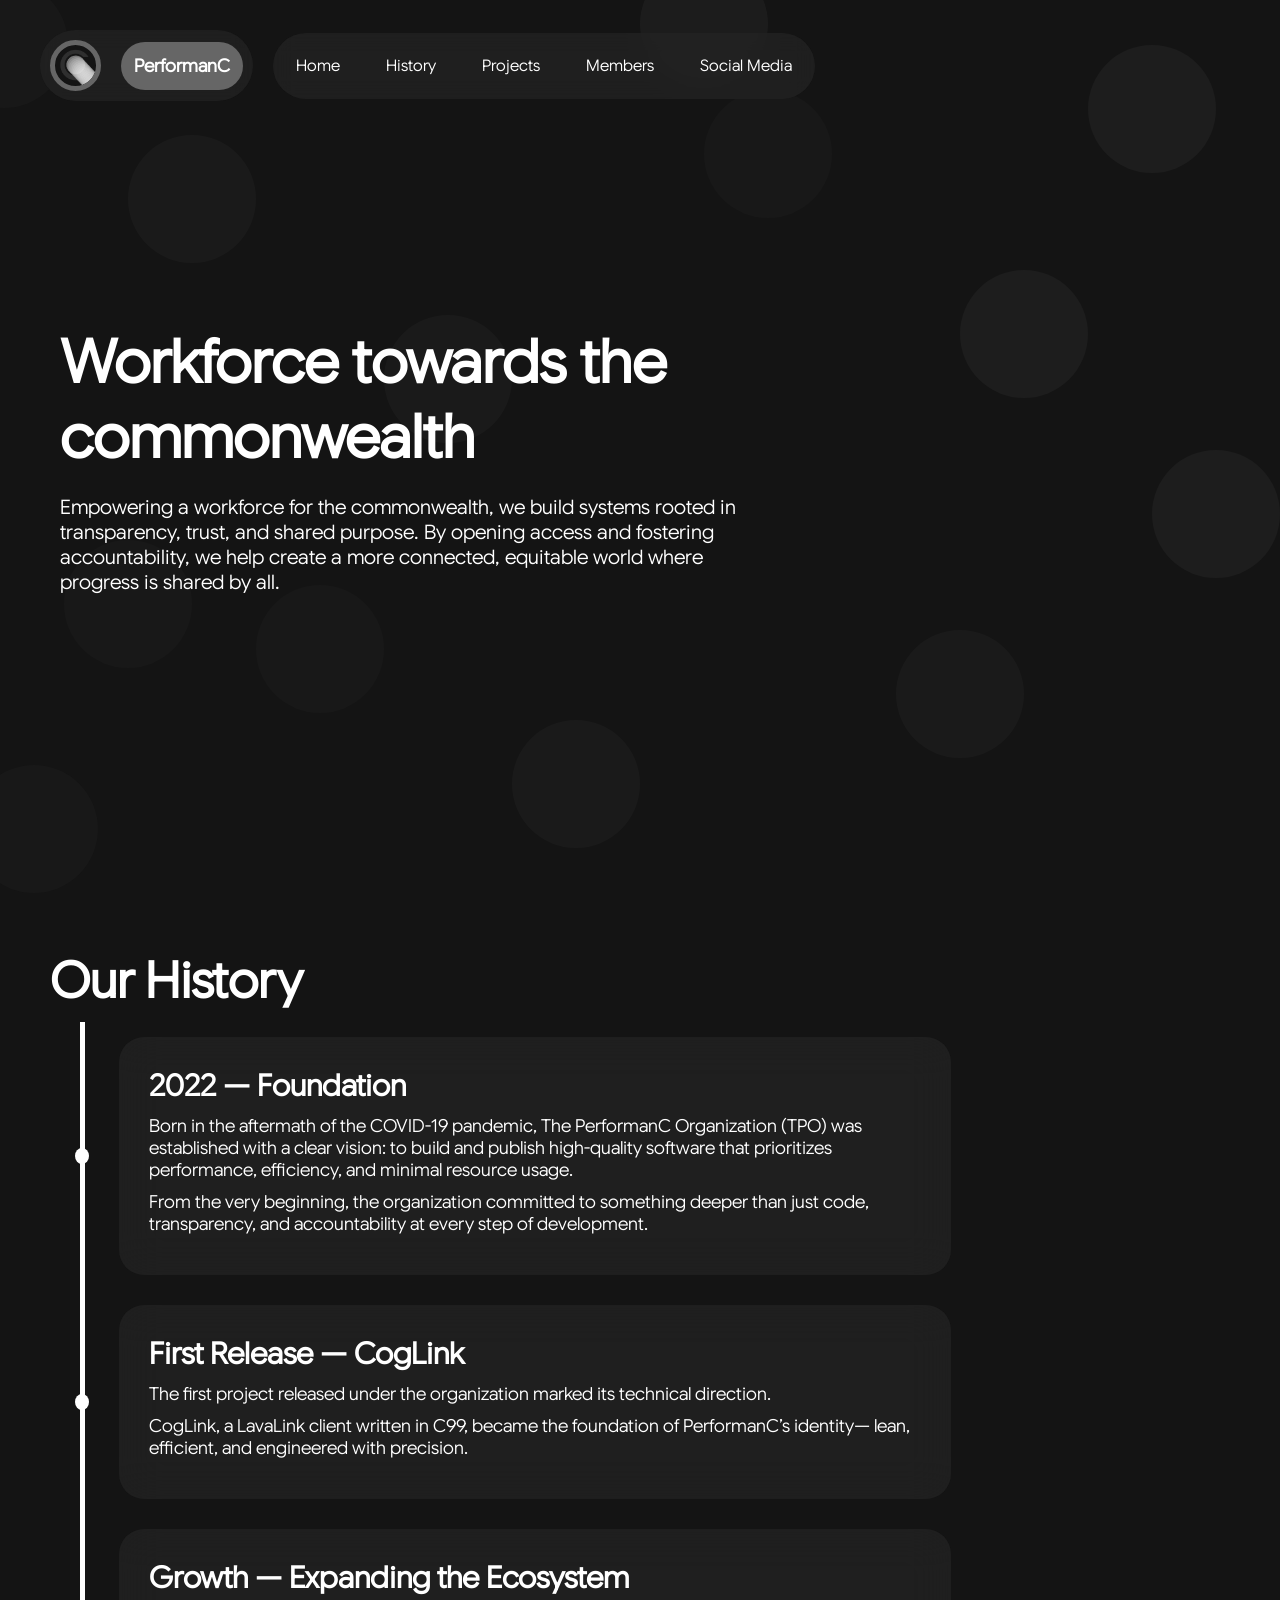
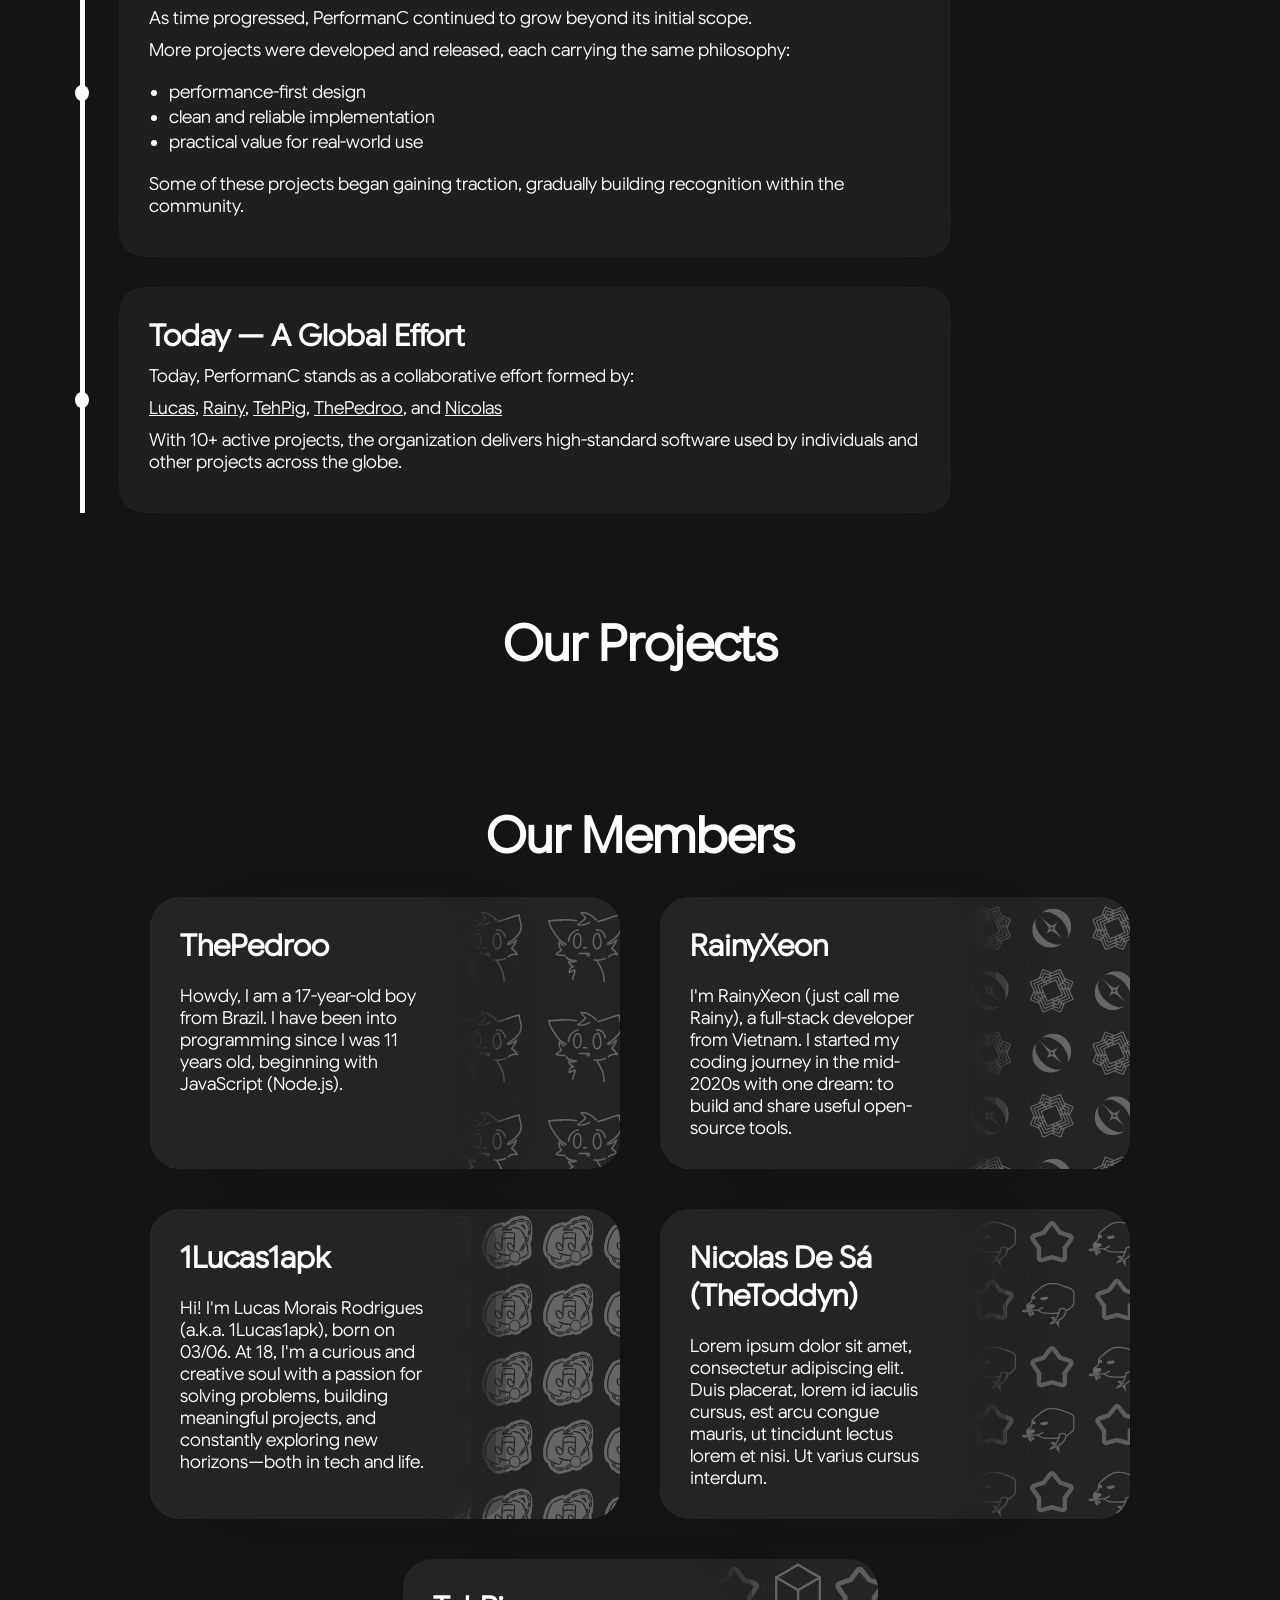
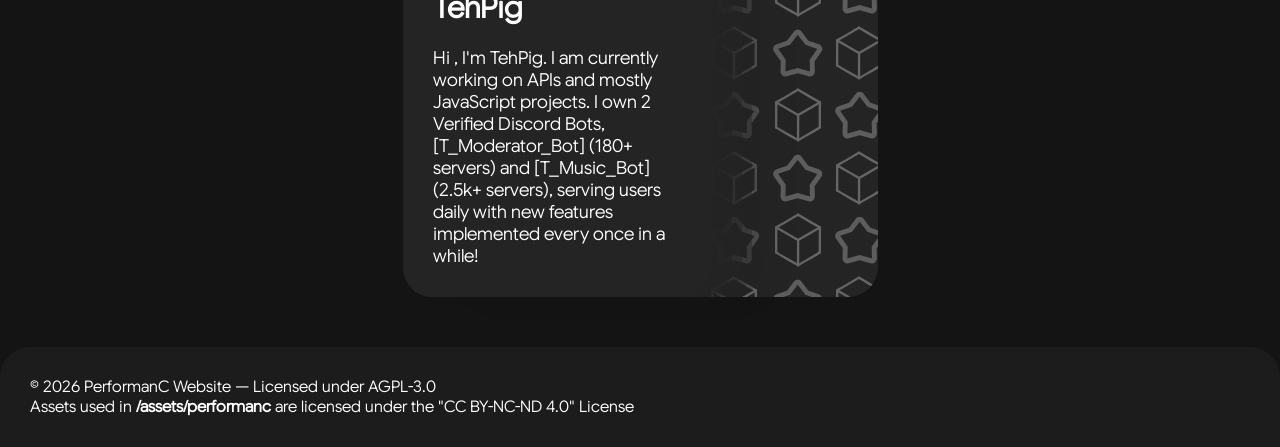
==== index.html @ c66456b0 "add: projects section, improve: members handling and code" ====
<!DOCTYPE html>
<html lang="en">
  <head>
    <!-- INFO: Metadata -->
    <meta charset="UTF-8">
    <meta name="viewport" content="width=device-width, initial-scale=1.0">
    <title>PerformanC</title>
    <meta name="description" content="Working for the best of the future">
    <meta name="robots" content="index, follow">
    <meta http-equiv="content-language" content="en">
    <meta name="author" content="PerformanC">
    <!-- INFO: Open Graph Metadata -->
    <meta property="og:title" content="PerfomanC">
    <meta property="og:description" content="Working for the best of the future">
    <meta property="og:image" content="https://performanc.org/assets/performanc/logo.png">
    <meta property="og:url" content="https://performanc.org/">
    <meta property="og:type" content="website">
    <!-- INFO: Twitter Card Metadata -->
    <meta name="twitter:title" content="PerfomanC">
    <meta name="twitter:description" content="Working for the best of the future">
    <meta name="twitter:image" content="https://performanc.org/assets/performanc/logo.png">
    <!--INFO: Links -->
    <link rel="icon" type="image/png" href="/assets/performanc/favicon.png">
    <link rel="canonical" href="https://performanc.org/">
    <link rel="stylesheet" href="/global/css/gui-toolkit.css" />
    <link rel="stylesheet" href="/index.css" />
    <!-- INFO: Scripts -->
    <script type="module" src="/js/preloader.js"></script>
    <script type="module" src="/js/members.js"></script>
    <script type="module" src="/js/projects.js"></script>
  </head>
  <body>
    <background>
      <background-circle class="circle-1 depth-far"></background-circle>
      <background-circle class="circle-2 depth-mid"></background-circle>
      <background-circle class="circle-3 depth-near"></background-circle>
      <background-circle class="circle-4 depth-far"></background-circle>
      <background-circle class="circle-5 depth-mid"></background-circle>
      <background-circle class="circle-6 depth-near"></background-circle>
      <background-circle class="circle-7 depth-far"></background-circle>
      <background-circle class="circle-8 depth-mid"></background-circle>
      <background-circle class="circle-9 depth-near"></background-circle>
      <background-circle class="circle-10 depth-far"></background-circle>
      <background-circle class="circle-11 depth-mid"></background-circle>
      <background-circle class="circle-12 depth-near"></background-circle>
      <background-circle class="circle-13 depth-far"></background-circle>
    </background>

    <div id="menu">
      <menu-modal>
        <a alt="home" class="menu-modal-item mmi-can-close" href="#">Home</a>
        <a alt="history" class="menu-modal-item mmi-can-close" href="#history">History</a>
        <a alt="projects" class="menu-modal-item mmi-can-close" href="#projects">Projects</a>
        <a alt="member" class="menu-modal-item mmi-can-close" href="#members">Member</a>
        <a alt="social_media" class="menu-modal-item mmi-can-close" href="#social_media">Social Media</a>
        <a alt="close" class="menu-modal-item mmi-can-close" id="menu-close-button">Close</a>
      </menu-modal>
    </div>

    <nav-constructor>
      <nav id="nav-brand">
        <a alt="home" href="#"><nav-item class="icon"></nav-item></a>
        <a alt="home" href="#"><nav-item id="nav-brand-name">PerformanC</nav-item></a>
        <nav-item id="nav-menu-button" logo-checked>
          <menu-icon></menu-icon>
        </nav-item>
      </nav>
      <nav id="nav-button">
        <a alt="home" href="#">Home</a>
        <a alt="history" href="#history">History</a>
        <a alt="projects" href="#projects">Projects</a>
        <a alt="members" href="#members">Members</a>
        <a alt="social_media" href="#social_media">Social Media</a>
      </nav>
    </nav-constructor>

    <div id="home">
      <hero-section>
        <hero-content>
          <h1 class="hero-header">Workforce towards the commonwealth</h1>
          <p style="font-size: 20px;">
            Empowering a workforce for the commonwealth, 
            we build systems rooted in transparency, trust, and shared purpose. 
            By opening access and fostering accountability, 
            we help create a more connected, equitable world where progress is shared by all.
          </p>
        </hero-content>
      </hero-section>
    </div>

    <div id="history">
      <h2 class="hero-header" type="history">Our History</h2>
      <timeline>
        <timeline-section style="margin-top: 15px;">
          <timeline-dot></timeline-dot>
          <timeline-block>
            <timeline-block-header>2022 — Foundation</timeline-block-header>
            <timeline-block-desc>
              Born in the aftermath of the COVID-19 pandemic, The PerformanC Organization (TPO) was established with a clear vision:
              to build and publish high-quality software that prioritizes performance, efficiency, and minimal resource usage.
            </timeline-block-desc>
            <timeline-block-desc>
              From the very beginning, the organization committed to something deeper than just code, 
              transparency, and accountability at every step of development.
            </timeline-block-desc>
          </timeline-block>
        </timeline-section>
        <timeline-section>
          <timeline-dot></timeline-dot>
          <timeline-block>
            <timeline-block-header>First Release — CogLink</timeline-block-header>
            <timeline-block-desc>The first project released under the organization marked its technical direction.</timeline-block-desc>
            <timeline-block-desc>
              CogLink, a LavaLink client written in C99, became the foundation of PerformanC’s identity—
              lean, efficient, and engineered with precision.
            </timeline-block-desc>
          </timeline-block>
        </timeline-section>
        <timeline-section>
          <timeline-dot></timeline-dot>
          <timeline-block>
            <timeline-block-header>Growth — Expanding the Ecosystem</timeline-block-header>
            <timeline-block-desc>As time progressed, PerformanC continued to grow beyond its initial scope.</timeline-block-desc>
            <timeline-block-desc>More projects were developed and released, each carrying the same philosophy:</timeline-block-desc>
            <timeline-block-desc>
              <ul>
                <li>performance-first design</li>
                <li>clean and reliable implementation</li>
                <li>practical value for real-world use</li>
              </ul>
            </timeline-block-desc>
            <timeline-block-desc>
              Some of these projects began gaining traction, gradually building recognition within the community.
            </timeline-block-desc>
          </timeline-block>
        </timeline-section>
        <timeline-section style="margin-bottom: 0;">
          <timeline-dot></timeline-dot>
          <timeline-block>
            <timeline-block-header>Today — A Global Effort</timeline-block-header>
            <timeline-block-desc>Today, PerformanC stands as a collaborative effort formed by:</timeline-block-desc>
            <timeline-block-desc>
              <a alt="lucas_link" href="https://github.com/1Lucas1apk" target="_blank">Lucas</a>, 
              <a alt="rainy_link" href="https://deeplunaria.pages.dev/rainyxeon/" target="_blank">Rainy</a>, 
              <a alt="tehpig_link" href="https://github.com/TehPig" target="_blank">TehPig</a>, 
              <a alt="pedro_link" href="https://github.com/ThePedroo" target="_blank">ThePedroo</a>, and 
              <a alt="nicolas_link" href="https://github.com/TheToddyn" target="_blank">Nicolas</a>
            </timeline-block-desc>
            <timeline-block-desc>
              With 10+ active projects, the organization delivers high-standard 
              software used by individuals and other projects across the globe.
            </timeline-block-desc>
          </timeline-block>
        </timeline-section>
      </timeline>
    </div>

    <div id="projects">
      <h2 class="hero-header" type="projects">Our Projects</h2>
      <projects-list id="projects-list">
        <!-- INFO: data will dynamically load here -->
      </projects-list>
    </div>

    <div id="members">
      <h2 class="hero-header" type="members">Our Members</h2>
      <members-list id="members_list">
        <!-- INFO: data will dynamically load here -->
      </members-list>
    </div>

    <footer id="footer">
      <a  alt="license_link" id="copyright_notice" href="/LICENSE" target="_blank"></a>
      <br>
      <a alt="notice_link" href="/assets/NOTICE.md" target="_blank">Assets used in <b>/assets/performanc</b> are licensed under the "CC BY-NC-ND 4.0" License </a>
    </footer>
  </body>
</html>
---- global/css/gui-toolkit.css ----
@import url(/assets/index.css);
@import url(/global/css/mobile-menu.css);
@import url(/global/css/navbar.css);
@import url(/global/css/background.css);
@import url(/global/css/root.css);
---- index.css ----
/* INFO: Home Section */
#home {
  display: block;
  height: 100vh;
  margin-left: 50px;
}

hero-section {
  display: flex;
  align-items: center;
  height: 100%;
}

hero-content {
  width: 55%;
  margin-left: 10px;
}

.hero-header {
  font-size: 60px;
  margin-bottom: 20px;
}

/* INFO: History Section */
#history {
  display: block;
  margin-left: 50px;
  margin-top: 50px;
  margin-bottom: 50px;
  width: 70%;
}

timeline {
  display: flex;
  flex-direction: column;
  border-left: 5px solid var(--font);
  margin-left: 30px;
  margin-bottom: 50px;
  row-gap: 30px;
  width: 100%;
}

timeline-section {
  display: flex;
  align-items: center;
  margin-right: 30px;
  margin-left: -10px;
  column-gap: 30px;
}

timeline-dot {
  display: block;
  width: 16px;
  height: 16px;
  background-color: var(--font);
  border-radius: 50%;
  aspect-ratio: 1/1;
}

timeline-block {
  display: flex;
  flex-direction: column;
  background: var(--dim-blur);
  backdrop-filter: blur(20px);
  padding: 30px;
  border-radius: 25px;
  width: 100%;
}

timeline-block-header {
  font-size: 30px;
  font-weight: bold;
  margin-bottom: 10px;
}

timeline-block-desc {
  font-size: 18px;
  margin-bottom: 10px;
}

timeline-block-desc ul {
  margin-top: 10px;
  margin-bottom: 10px;
  padding-left: 20px;
}

timeline-block-desc li {
  margin-top: 3px;
  margin-bottom: 3px;
}

timeline-block-desc a:link,
timeline-block-desc a:visited,
timeline-block-desc a:hover,
timeline-block-desc a:active {
  text-decoration: underline;
}

.hero-header[type="history"] {
  font-size: 50px;
  margin-bottom: 10px;
}

/* INFO: Projects Section */
#projects {
  display: block;
  margin-top: 100px;
  margin-bottom: 50px;
  margin-left: 150px;
  margin-right: 150px;
}

.hero-header[type="projects"] {
  font-size: 50px;
  margin-bottom: 10px;
  text-align: center;
}

projects-list {
  display: grid;
  margin-top: 30px;
  grid-template-columns: 1fr 1fr;
  column-gap: 40px;
  row-gap: 40px;
}

projects-card {
  display: flex;
  flex-direction: column;
  background: var(--dim-blur);
  backdrop-filter: blur(20px);
  background-repeat: repeat;
  background-position: top;
  border-radius: 30px;
  padding: 35px;
}

projects-card-header {
  font-size: 30px;
  font-weight: bold;
}

projects-card-desc {
  font-size: 18px;
  margin-top: 10px;
}

projects-card-count {
  margin-top: 15px;
  display: flex;
}

projects-card-forks {
  font-size: 18px;
  margin-left: 5px;
}

projects-card-stargazers {
  font-size: 18px;
}

/* INFO: Member Section */
#members {
  display: block;
  margin-top: 100px;
  margin-bottom: 50px;
  margin-left: 150px;
  margin-right: 150px;
}

.hero-header[type="members"] {
  font-size: 50px;
  margin-bottom: 10px;
  text-align: center;
}

members-list {
  display: grid;
  margin-top: 30px;
  grid-template-columns: 1fr 1fr;
  column-gap: 40px;
  row-gap: 40px;
}

members-card {
  display: flex;
  background: var(--dim-no-blur);
  backdrop-filter: blur(20px);
  background-repeat: repeat;
  background-position: top;
  border-radius: 30px;
}

members-card-wrapper {
  display: flex;
  flex-direction: column;
  border-radius: 30px;
  background-color: var(--dim-no-blur);
  flex: 0.6;
  padding: 30px;
  box-shadow: 
    10px 0px 0px 0px rgba(36, 36, 36, 0.7), 
    20px 0px 0px 0px rgba(36, 36, 36, 0.6), 
    30px 0px 0px 0px rgba(36, 36, 36, 0.5), 
    40px 0px 0px 0px rgba(36, 36, 36, 0.4), 
    50px 0px 0px 0px rgba(36, 36, 36, 0.3), 
    60px 0px 50px -23px rgba(36, 36, 36, 0.2);
}

members-card-header {
  font-size: 30px;
  font-weight: bold;
}

members-card-desc {
  font-size: 18px;
  margin-top: 20px;
}

members-card-social-media {
  margin-top: 20px;
  display: flex;
  column-gap: 10px;
}

members-card[type="rainy"] {
  background-size: 125px;
  background-image: 
    linear-gradient(var(--dim-blur), var(--dim-blur)), 
    url(./assets/deeplunaria/logo_partern.svg);
}

members-card[type="pedro"] {
  background-size: 100px;
  background-image: 
    linear-gradient(var(--dim-blur), var(--dim-blur)), 
    url(./assets/deeplunaria/silly_pedro.svg);
}

members-card[type="lucas"] {
  background-size: 61px;
  background-image: 
    linear-gradient(var(--dim-blur), var(--dim-blur)), 
    url(./assets/ecliptia/ecliptia.svg);
}

members-card[type="tehpig"] {
  background-size: 125px;
  background-image: 
    linear-gradient(var(--dim-blur), var(--dim-blur)), 
    url(./assets/deeplunaria/teh_pig_pattern.svg);
}

members-card[type="nicolas"] {
  background-size: 125px;
  background-image: 
    linear-gradient(var(--dim-blur), var(--dim-blur)), 
    url(./assets/deeplunaria/nicolas_pattern.svg);
}

members-card[type="default"] {
  background-size: 60px;
  background-image: 
    linear-gradient(var(--dim-blur), var(--dim-blur)), 
    url(./assets/3rdparty/icons/default_pattern.svg);
}

/* INFO: Footer Section */
footer {
  background-color: var(--dim);
  opacity: 1;
  padding: 30px;
  border-top-left-radius: 30px;
  border-top-right-radius: 30px;
}


/* INFO: No data card */
no-data-card {
  display: flex;
  flex-direction: column;
  background: var(--dim-blur);
  backdrop-filter: blur(20px);
  background-repeat: repeat;
  background-position: top;
  border-radius: 30px;
  padding: 30px;
}

no-data-card-header {
  font-size: 30px;
  font-weight: bold;
}

no-data-card-desc {
  font-size: 18px;
  margin-top: 10px;
}


/* INFO: Responsive code section */
@media (max-width: 1000px) {
  /* INFO: Home Section */
  #home {
    display: block;
    height: 100vh;
    margin-left: 30px;
    margin-right: 30px;
  }

  hero-content {
    width: 100%;
    margin-left: 0px;
    margin-right: 0px;
  }

  .hero-header {
    font-size: 30px;
    margin-bottom: 20px;
  }

  /* INFO: History Section */
  .hero-header[type="history"] {
    font-size: 40px;
    text-align: center;
  }
  
  #history {
    margin-left: 20px;
    margin-top: 50px;
    margin-bottom: 50px;
    width: calc(100% - 20px);
  }

  timeline {
    align-items: center;
    border-left: 0px solid var(--font);
    margin-left: 0px;
  }

  timeline-section {
    flex-direction: column;
    column-gap: 15px;
    margin-left: 10px;
  }

  timeline-dot {
    margin-bottom: 30px;
  }

  timeline-block {
    width: initial;
  }

  timeline-block-header {
    font-size: 25px;
    font-weight: bold;
    margin-bottom: 10px;
  }

  timeline-block-desc {
    font-size: 15px;
    margin-bottom: 10px;
  }

  /* INFO: Projects Section */
  #projects {
    display: block;
    margin-top: 100px;
    margin-bottom: 50px;
    margin-left: 30px;
    margin-right: 30px;
  }

  projects-list {
    grid-template-columns: 1fr;
  }

  /* INFO: Members Section */
  #members {
    display: block;
    margin-top: 100px;
    margin-bottom: 150px;
    margin-left: 30px;
    margin-right: 30px;
  }

  .hero-header[type="members"] {
    font-size: 40px;
  }

  members-list {
    grid-template-columns: 1fr;
  }

  members-card {
    flex-direction: column;
    justify-content: flex-end;
    margin-bottom: 150px;
    height: 100%;
  }

  members-card-wrapper {
    box-shadow: 
      0px -10px 0px 0px rgba(36, 36, 36, 0.7), 
      0px -20px 0px 0px rgba(36, 36, 36, 0.6), 
      0px -30px 0px 0px rgba(36, 36, 36, 0.5), 
      0px -40px 0px 0px rgba(36, 36, 36, 0.4), 
      0px -50px 0px 0px rgba(36, 36, 36, 0.3), 
      0px -60px 50px -23px rgba(36, 36, 36, 0.2);
  }
}

@media (min-width: 1000px) {
  /* INFO: Last odd item */
  members-list > members-card:last-child:nth-child(odd) {
    grid-column: 1 / -1;
    max-width: calc(50% - 15px);
    width: 100%;
    margin: 0 auto;
  }
}

@media (max-width: 400px) {
  projects-card-count {
    flex-direction: column;
    column-gap: 20px;
  }

  projects-card-forks {
    font-size: 18px;
    margin-left: 0px;
    margin-top: 5px;
  }

  projects-card-stargazers {
    font-size: 18px;
  }
}
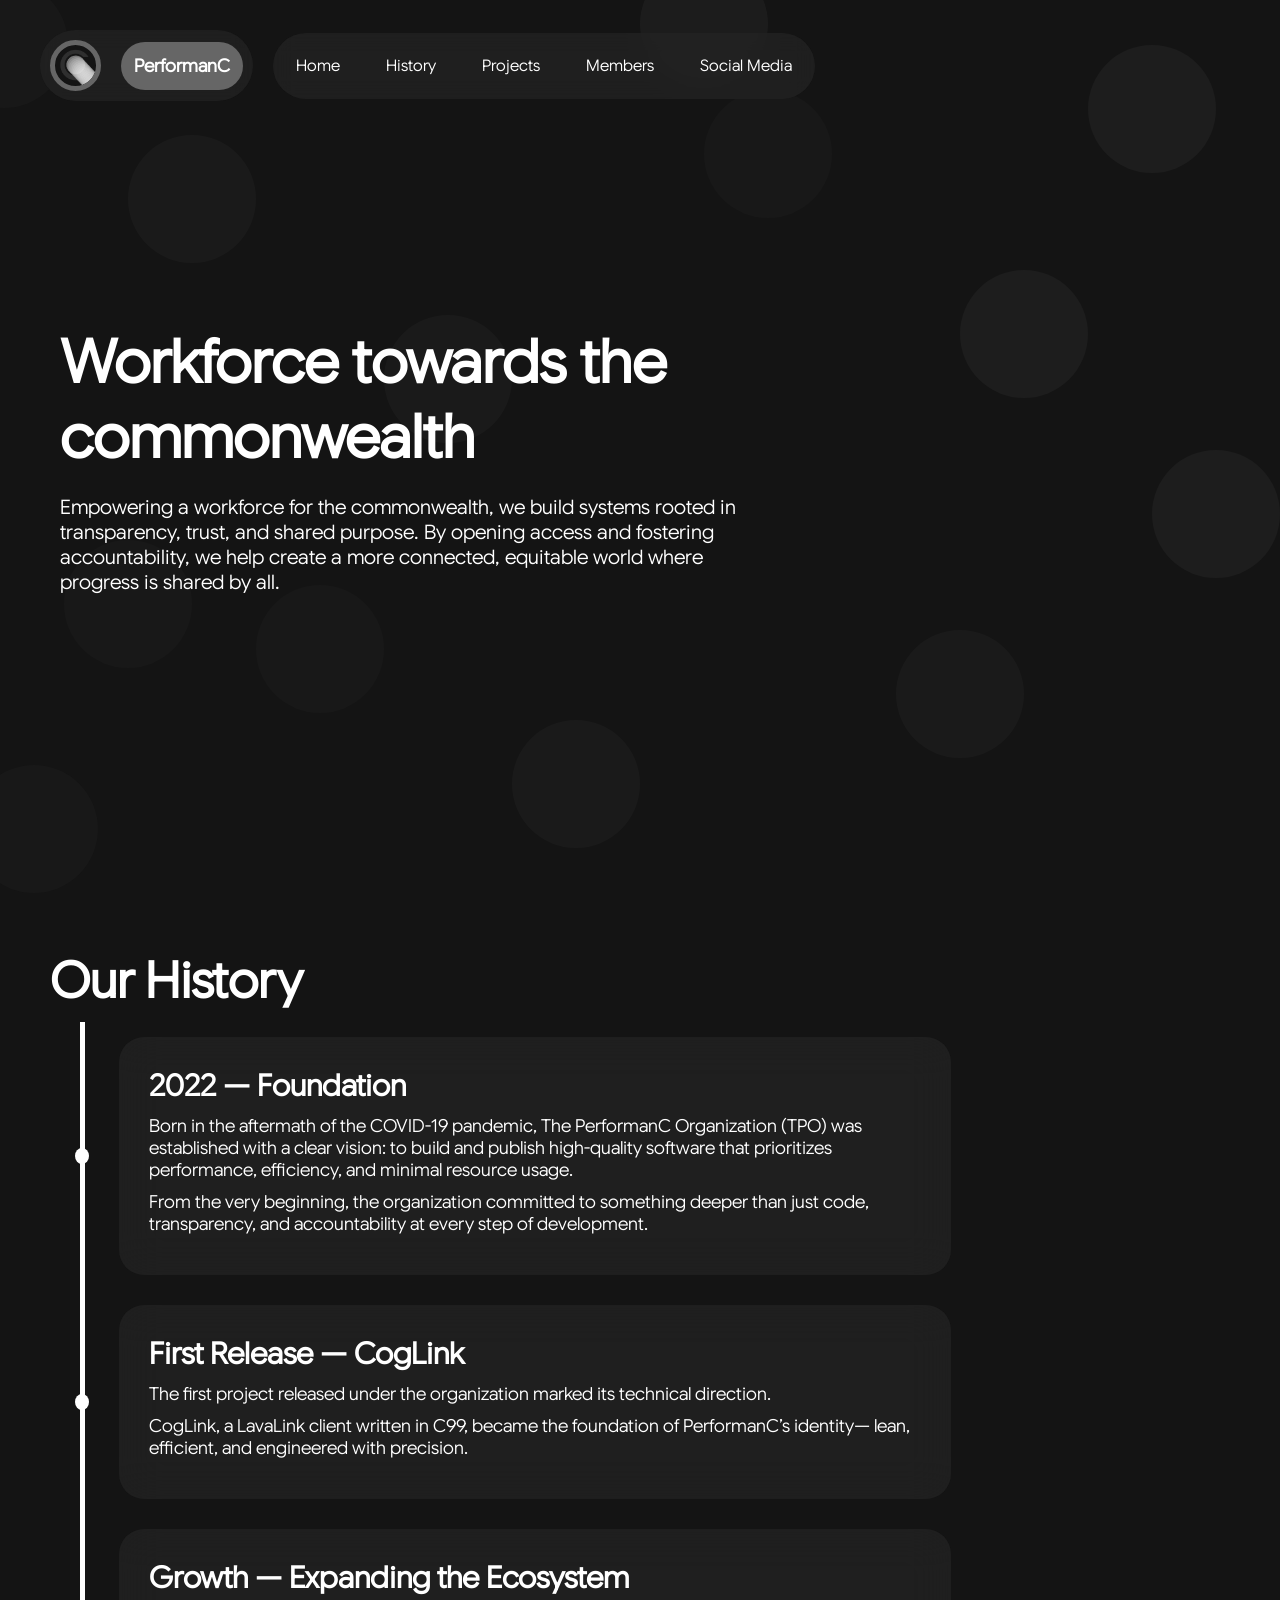
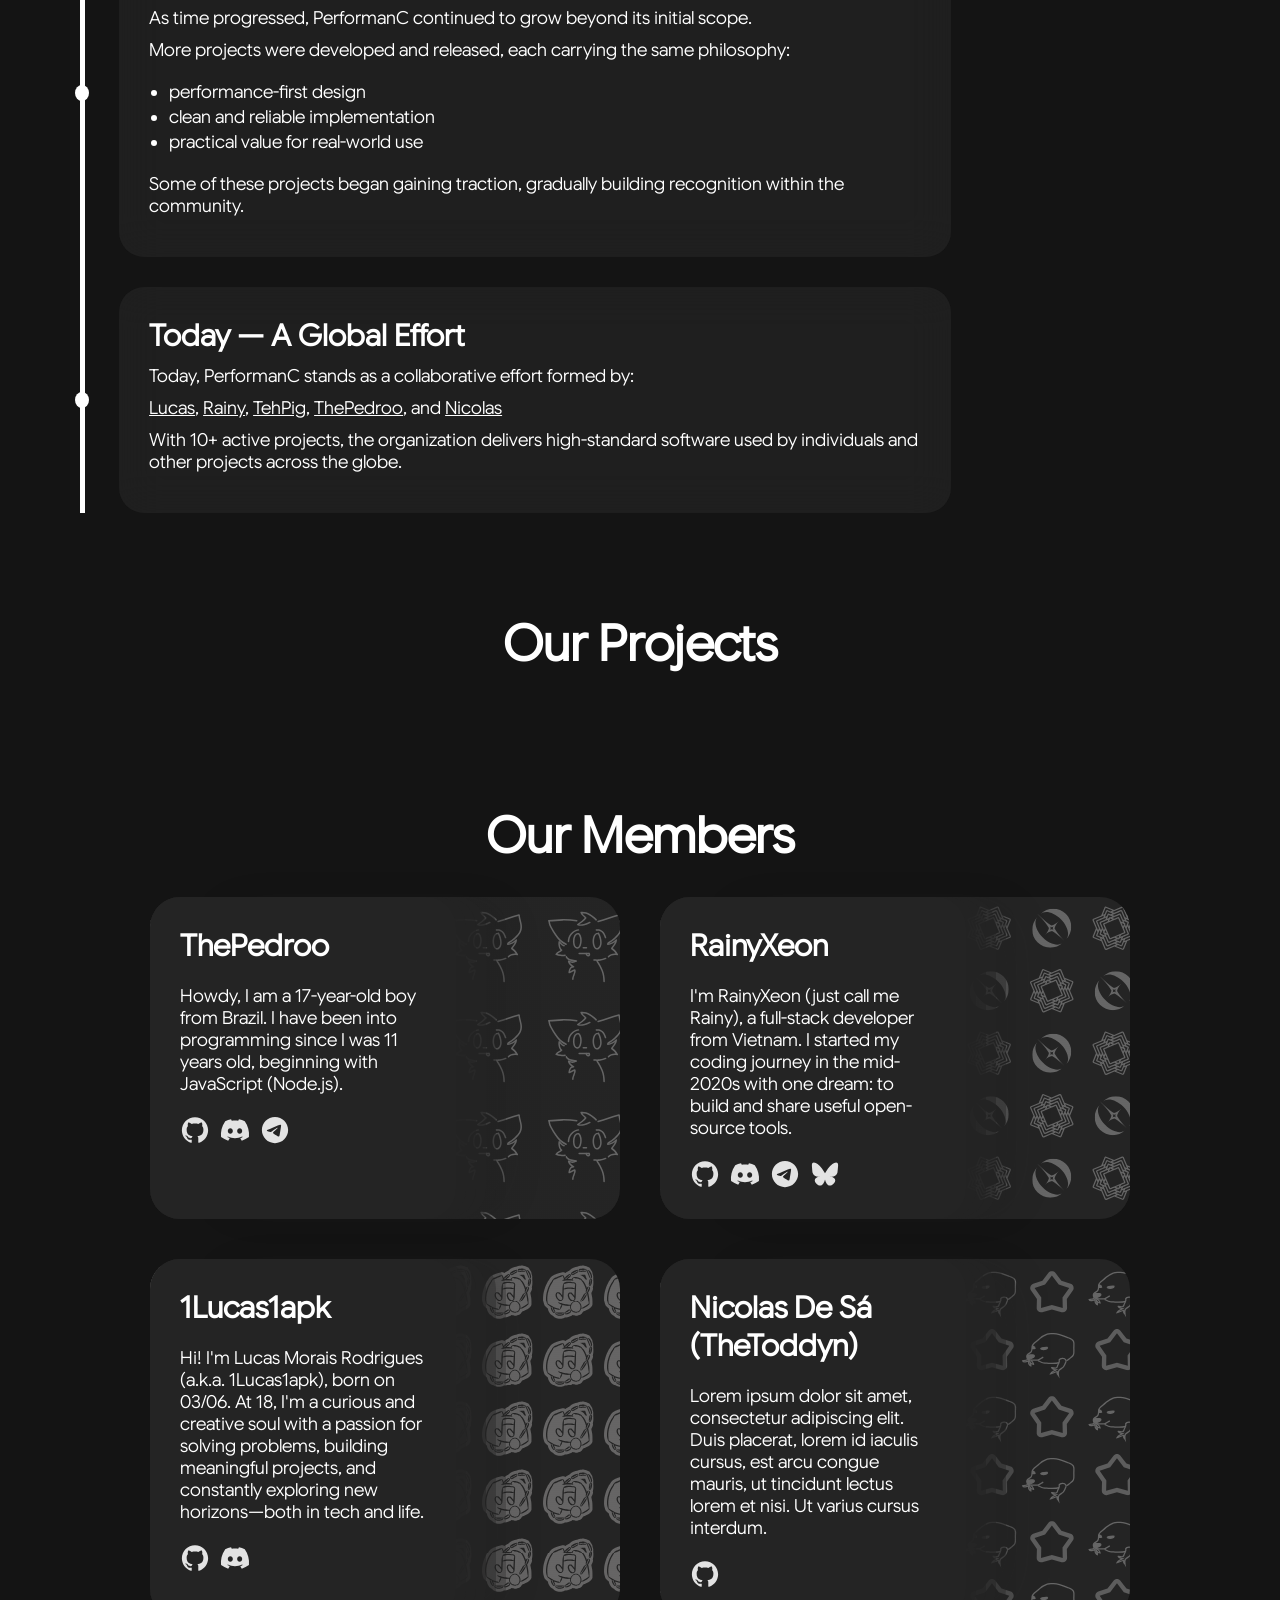
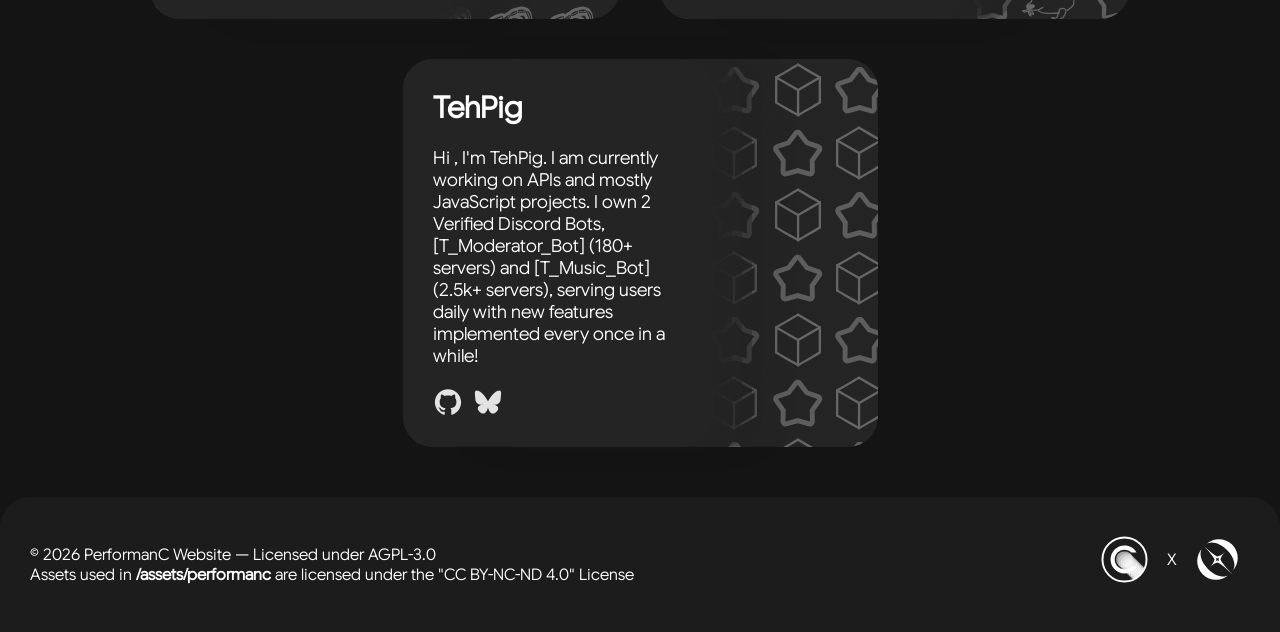
==== commit a9afbdd2: "add: framed perfc icon and better footer" ====
--- a/index.html
+++ b/index.html
@@ -170,9 +170,17 @@
     </div>
 
     <footer id="footer">
-      <a  alt="license_link" id="copyright_notice" href="/LICENSE" target="_blank"></a>
-      <br>
-      <a alt="notice_link" href="/assets/NOTICE.md" target="_blank">Assets used in <b>/assets/performanc</b> are licensed under the "CC BY-NC-ND 4.0" License </a>
+      <footer-text>
+        <a alt="license_link" id="copyright_notice" href="/LICENSE" target="_blank"></a>
+        <br>
+        <a alt="notice_link" href="/assets/NOTICE.md" target="_blank">Assets used in <b>/assets/performanc</b> are licensed under the "CC BY-NC-ND 4.0" License </a>
+      </footer-text>
+
+      <footer-icons>
+        <framed-performanc-icon></framed-performanc-icon>
+        <p>X</p>
+        <deeplunaria-icon></deeplunaria-icon>
+      </footer-icons>
     </footer>
   </body>
 </html>
--- a/index.css
+++ b/index.css
@@ -272,6 +272,21 @@
   padding: 30px;
   border-top-left-radius: 30px;
   border-top-right-radius: 30px;
+  display: flex;
+  align-items: center;
+  justify-content: space-between;
+}
+
+footer-icons {
+  display: flex;
+  align-items: center;
+  /* row-gap: 20px; */
+  margin-bottom: 10px;
+}
+
+footer-icons p {
+  margin-left: 15px;
+  margin-right: 8px;
 }
 
 
@@ -409,6 +424,13 @@
       0px -50px 0px 0px rgba(36, 36, 36, 0.3), 
       0px -60px 50px -23px rgba(36, 36, 36, 0.2);
   }
+
+  /* INFO: Footer Section */
+  footer {
+    align-items: center;
+    text-align: center;
+    flex-direction: column-reverse;
+  }
 }
 
 @media (min-width: 1000px) {
@@ -436,4 +458,4 @@
   projects-card-stargazers {
     font-size: 18px;
   }
-}+}
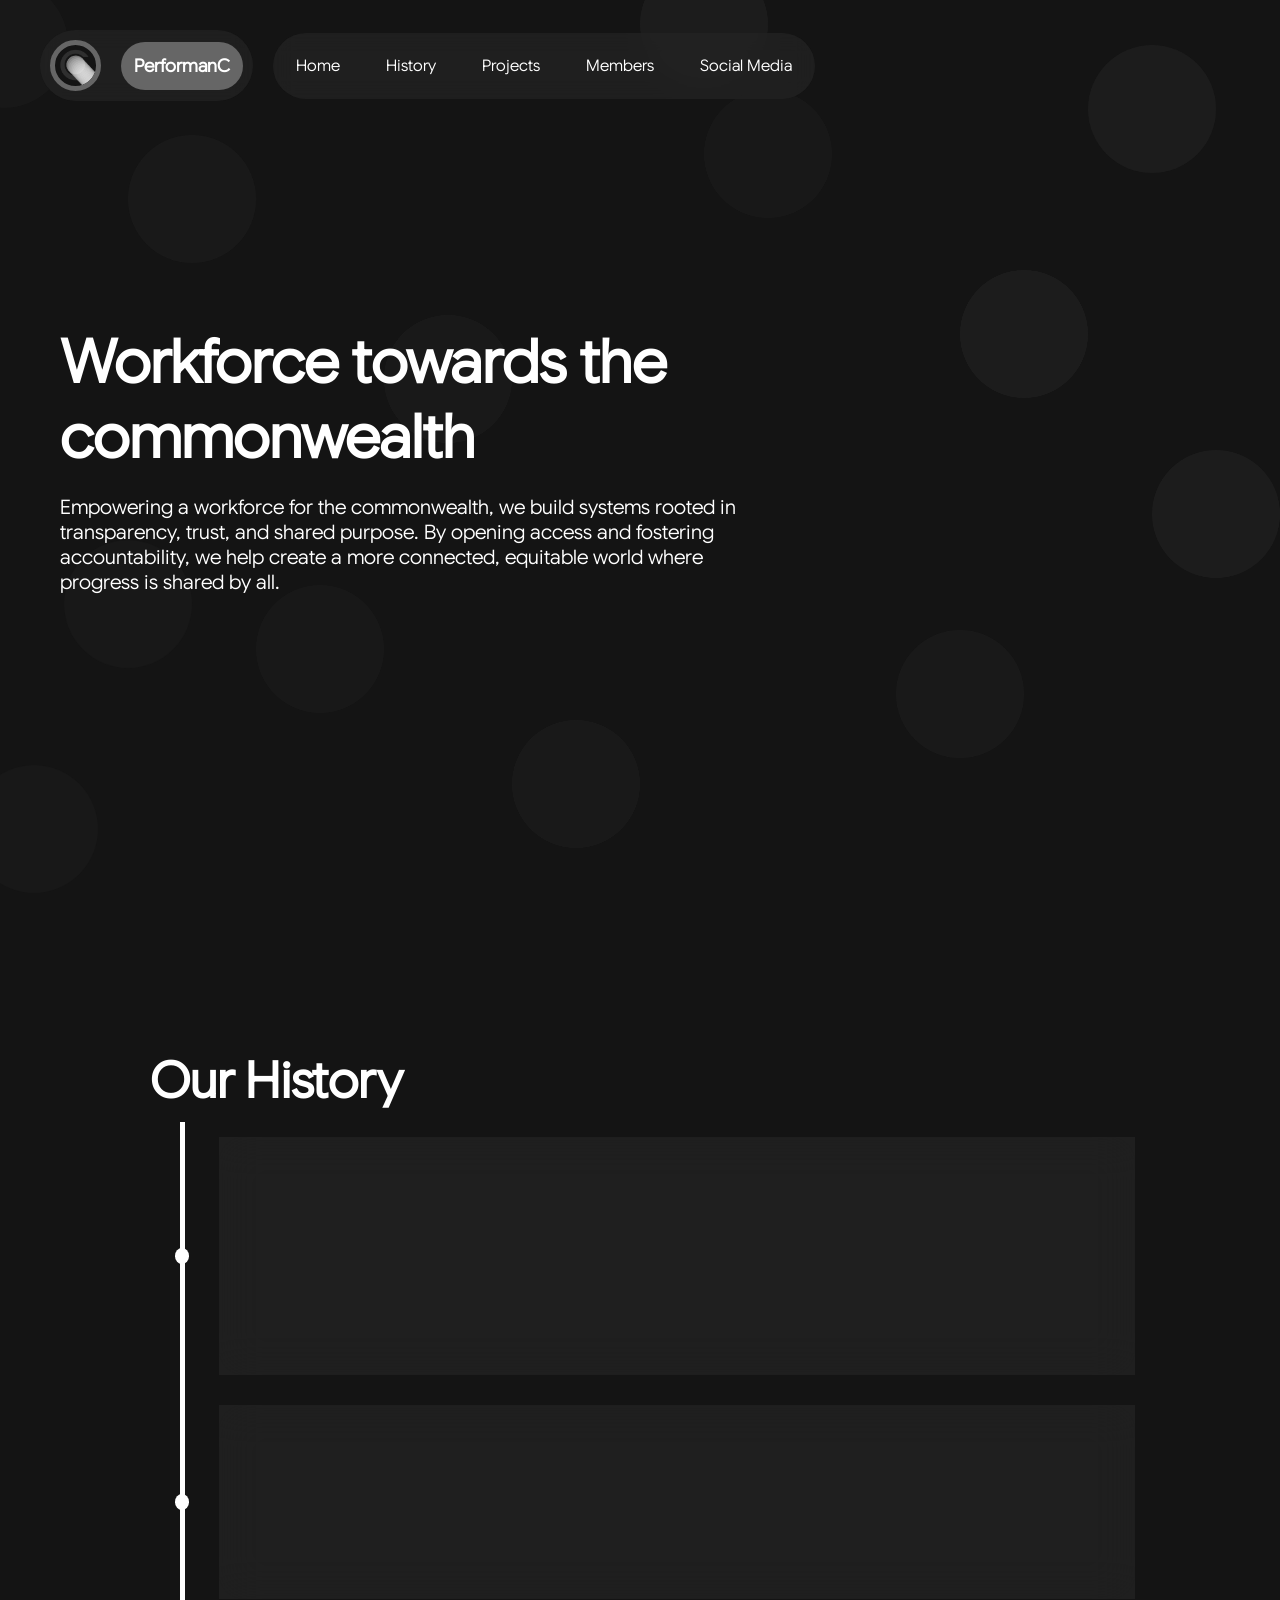
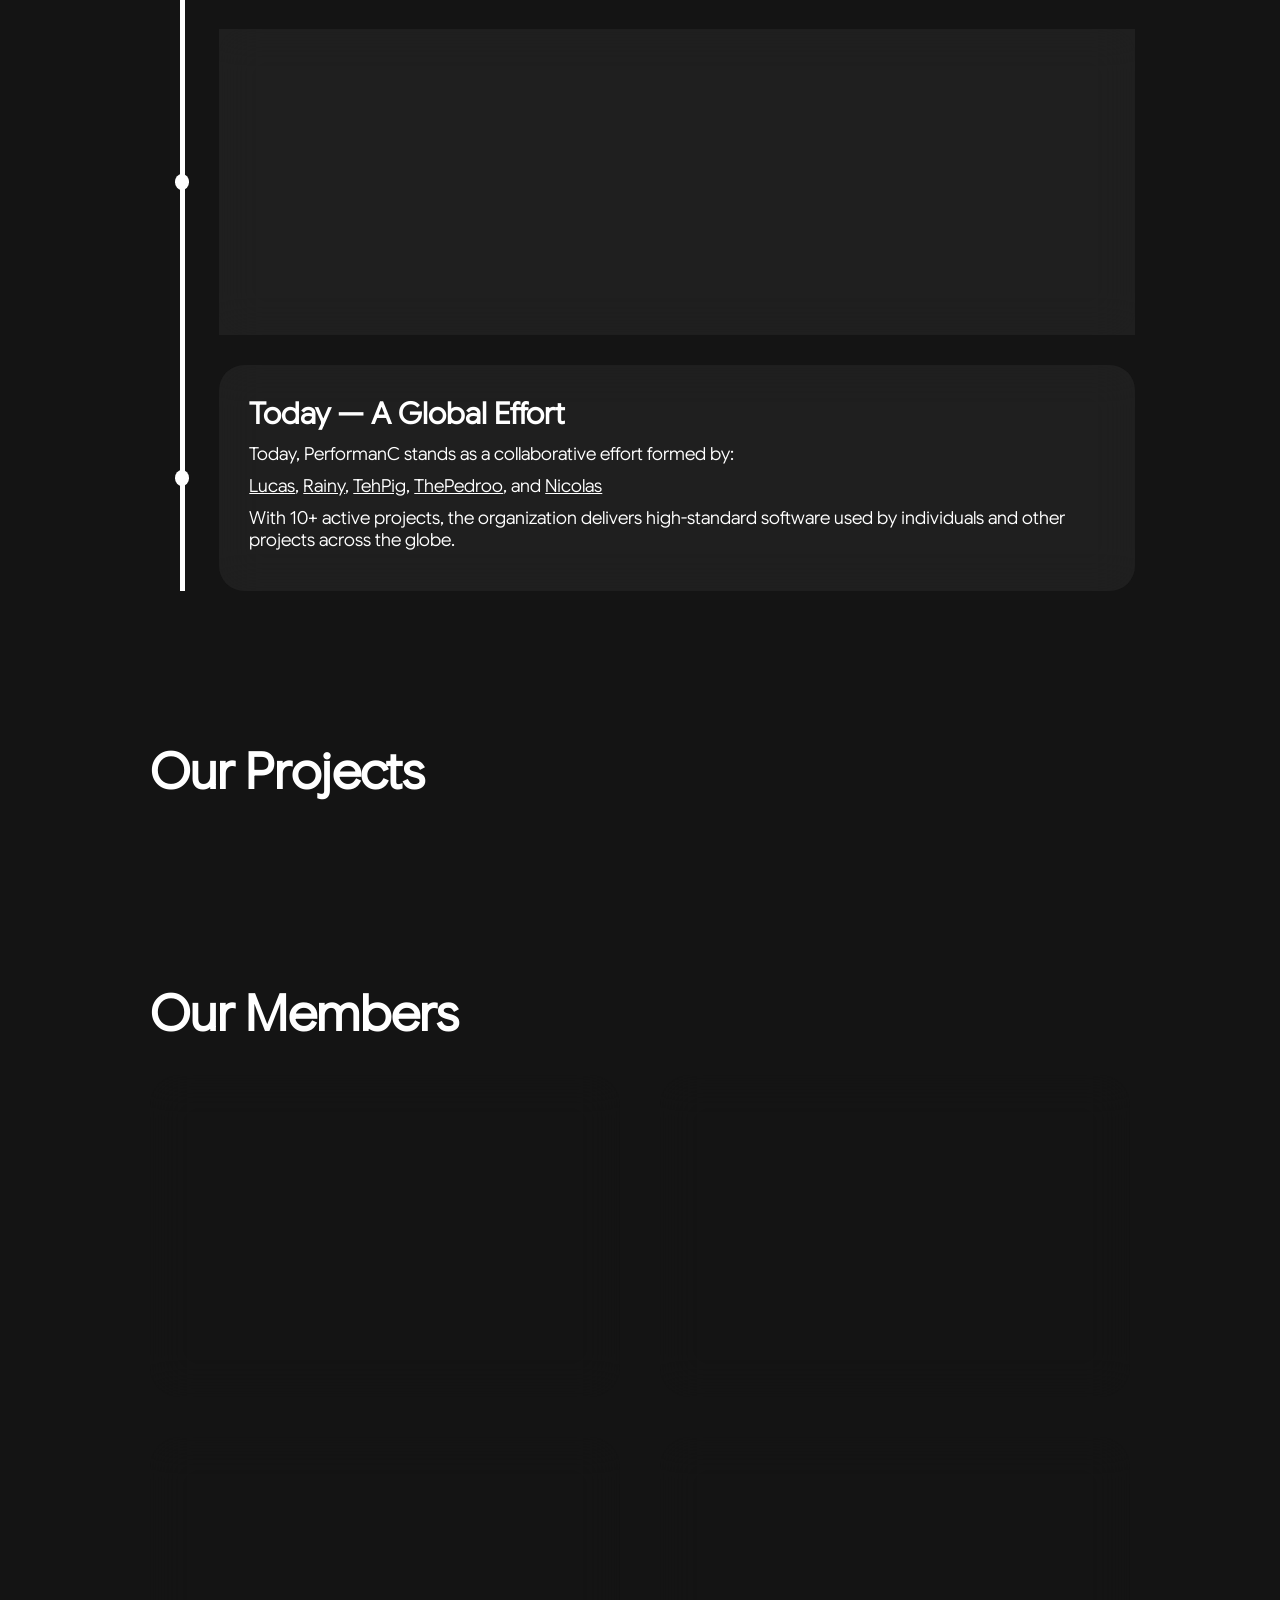
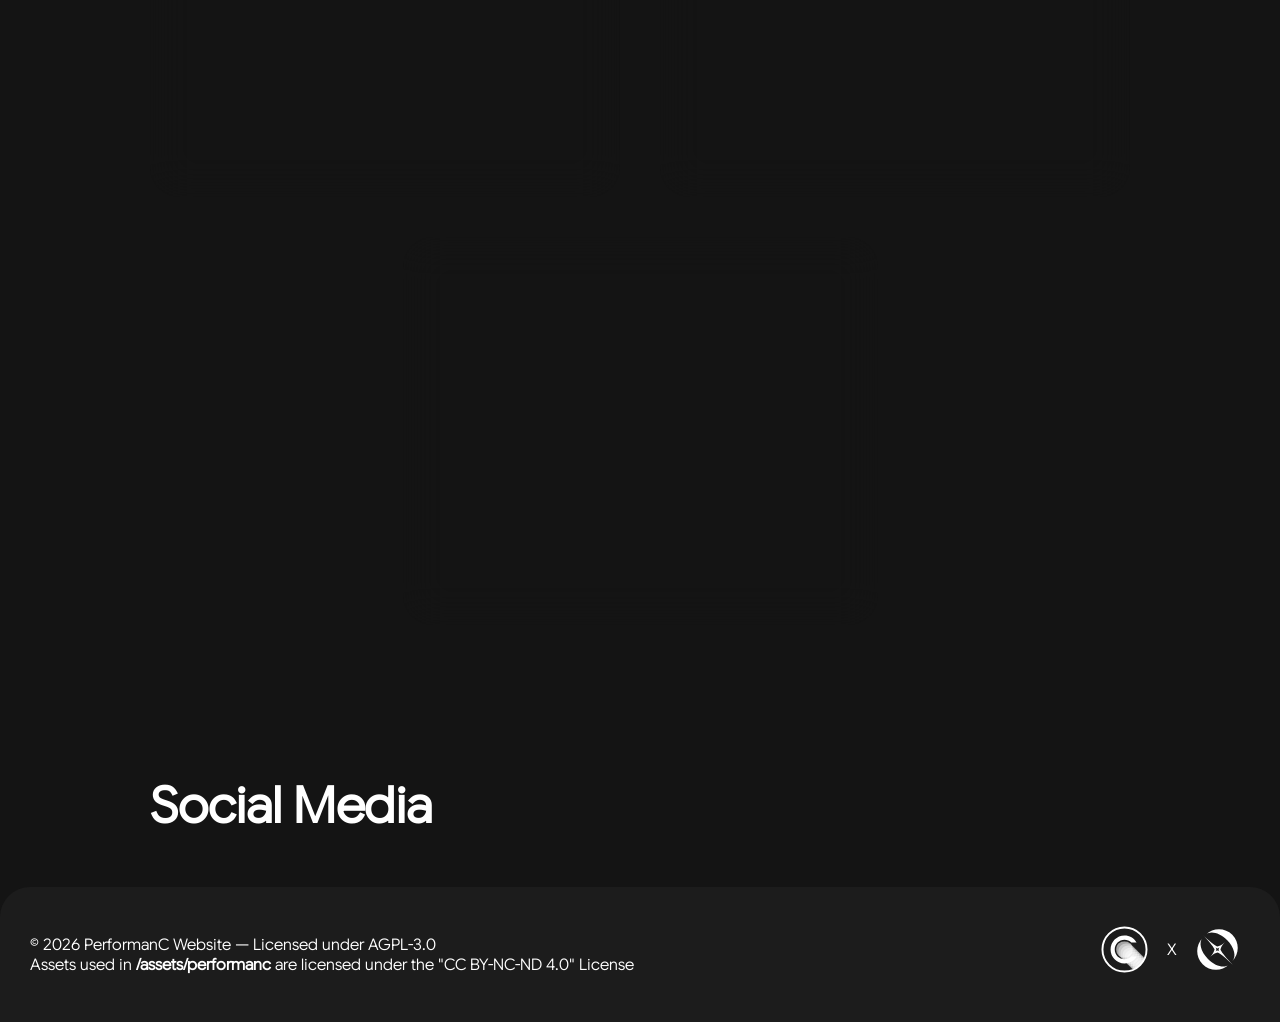
==== commit 3acc5543: "improve: remove duplicated code and reorganize" ====
--- a/index.html
+++ b/index.html
@@ -88,8 +88,8 @@
       </hero-section>
     </div>
 
-    <div id="history">
-      <h2 class="hero-header" type="history">Our History</h2>
+    <div id="history" class="section">
+      <h2 class="section-header">Our History</h2>
       <timeline>
         <timeline-section style="margin-top: 15px;">
           <timeline-dot></timeline-dot>
@@ -155,18 +155,25 @@
       </timeline>
     </div>
 
-    <div id="projects">
-      <h2 class="hero-header" type="projects">Our Projects</h2>
+    <div id="projects" class="section">
+      <h2 class="section-header">Our Projects</h2>
+      <section-dot></section-dot>
       <projects-list id="projects-list">
         <!-- INFO: data will dynamically load here -->
       </projects-list>
     </div>
 
-    <div id="members">
-      <h2 class="hero-header" type="members">Our Members</h2>
+    <div id="members" class="section">
+      <h2 class="section-header">Our Members</h2>
+      <section-dot></section-dot>
       <members-list id="members_list">
         <!-- INFO: data will dynamically load here -->
       </members-list>
+    </div>
+
+    <div id="social_media" class="section">
+      <h2 class="section-header">Social Media</h2>
+      <section-dot></section-dot>
     </div>
 
     <footer id="footer">
--- a/index.css
+++ b/index.css
@@ -1,3 +1,27 @@
+.section {
+  display: block;
+  margin-top: 150px;
+  margin-bottom: 50px;
+  margin-left: 150px;
+  margin-right: 150px;
+}
+
+.section-header {
+  font-size: 50px;
+  margin-bottom: 10px;
+}
+
+section-dot {
+  display: none;
+  margin: 0 auto;
+  margin-top: 20px;
+  width: 16px;
+  height: 16px;
+  background-color: var(--font);
+  border-radius: 50%;
+  aspect-ratio: 1/1;
+}
+
 /* INFO: Home Section */
 #home {
   display: block;
@@ -22,14 +46,6 @@
 }
 
 /* INFO: History Section */
-#history {
-  display: block;
-  margin-left: 50px;
-  margin-top: 50px;
-  margin-bottom: 50px;
-  width: 70%;
-}
-
 timeline {
   display: flex;
   flex-direction: column;
@@ -102,14 +118,6 @@
 }
 
 /* INFO: Projects Section */
-#projects {
-  display: block;
-  margin-top: 100px;
-  margin-bottom: 50px;
-  margin-left: 150px;
-  margin-right: 150px;
-}
-
 .hero-header[type="projects"] {
   font-size: 50px;
   margin-bottom: 10px;
@@ -160,14 +168,6 @@
 }
 
 /* INFO: Member Section */
-#members {
-  display: block;
-  margin-top: 100px;
-  margin-bottom: 50px;
-  margin-left: 150px;
-  margin-right: 150px;
-}
-
 .hero-header[type="members"] {
   font-size: 50px;
   margin-bottom: 10px;
@@ -315,6 +315,15 @@
 
 /* INFO: Responsive code section */
 @media (max-width: 1000px) {
+  .section-header {
+    font-size: 40px;
+    text-align: center;
+  }
+
+  section-dot {
+    display: block;
+  }
+
   /* INFO: Home Section */
   #home {
     display: block;
@@ -335,11 +344,7 @@
   }
 
   /* INFO: History Section */
-  .hero-header[type="history"] {
-    font-size: 40px;
-    text-align: center;
-  }
-  
+
   #history {
     margin-left: 20px;
     margin-top: 50px;
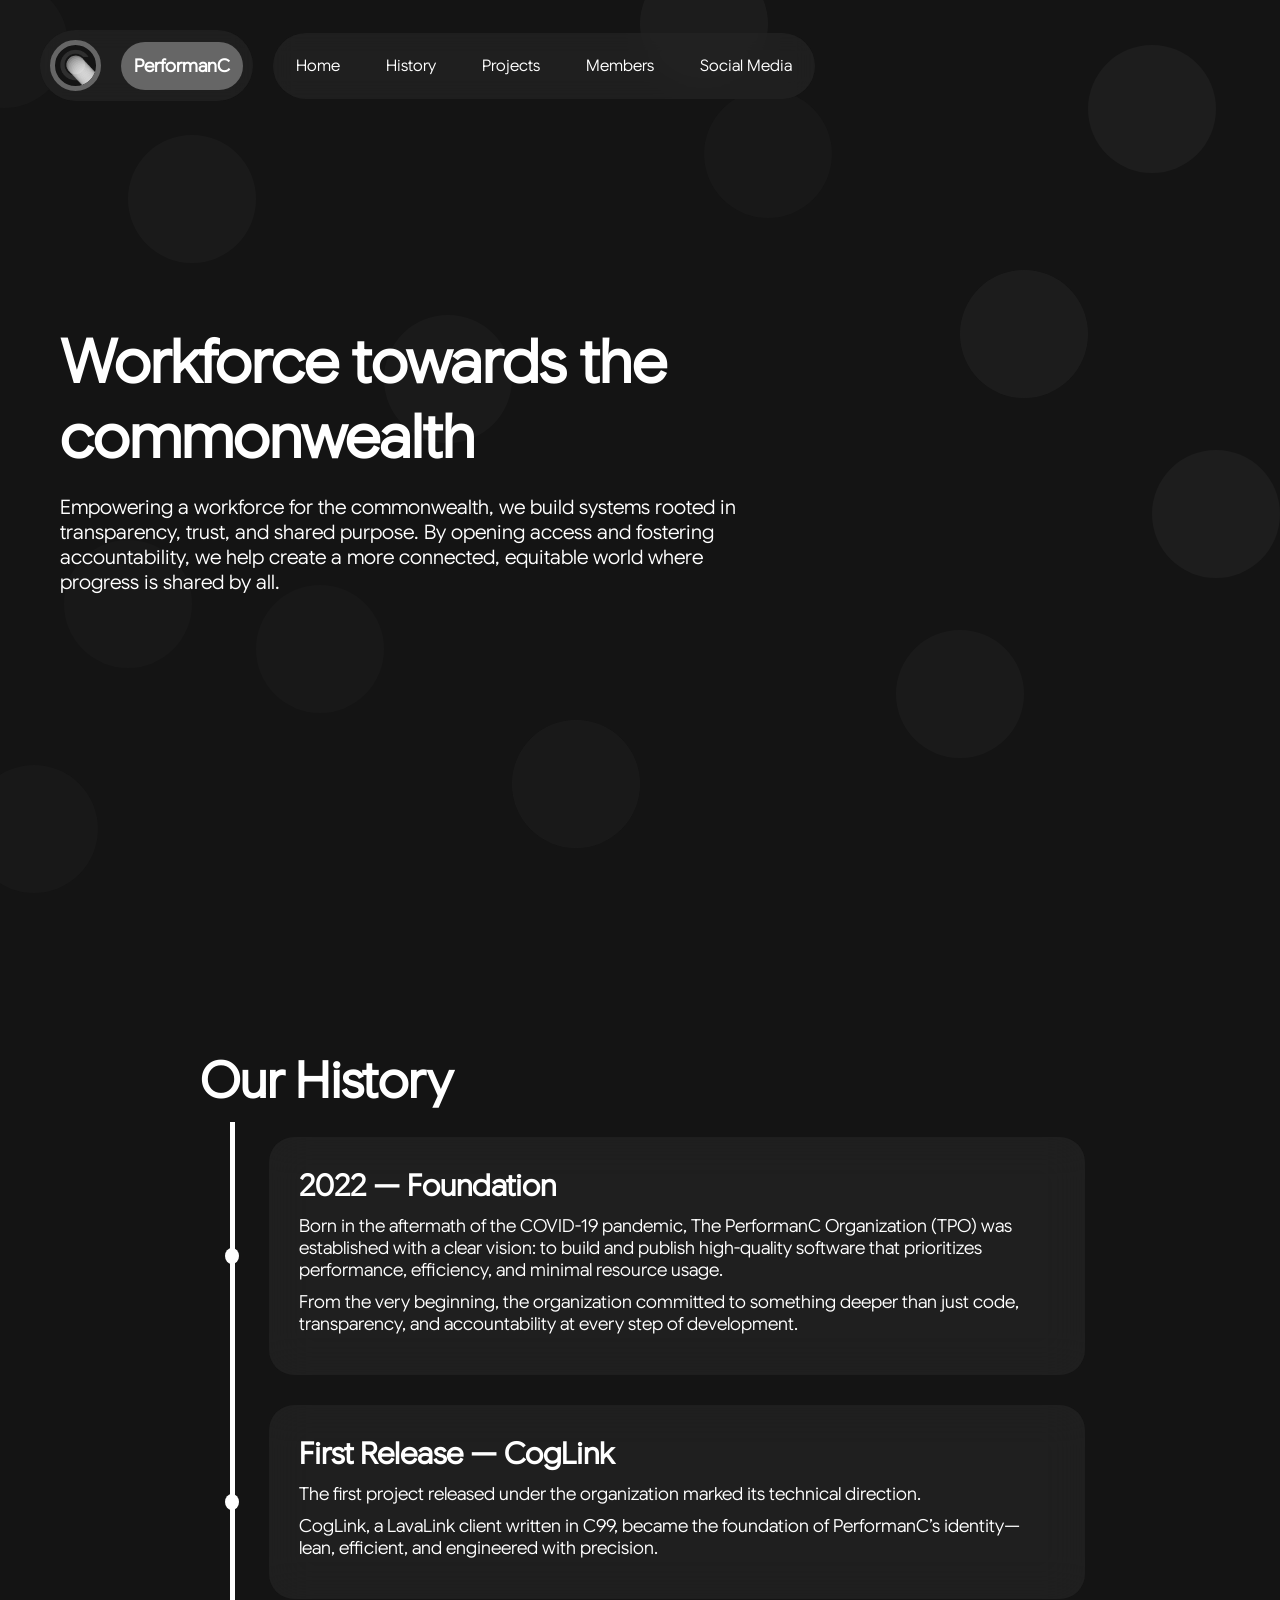
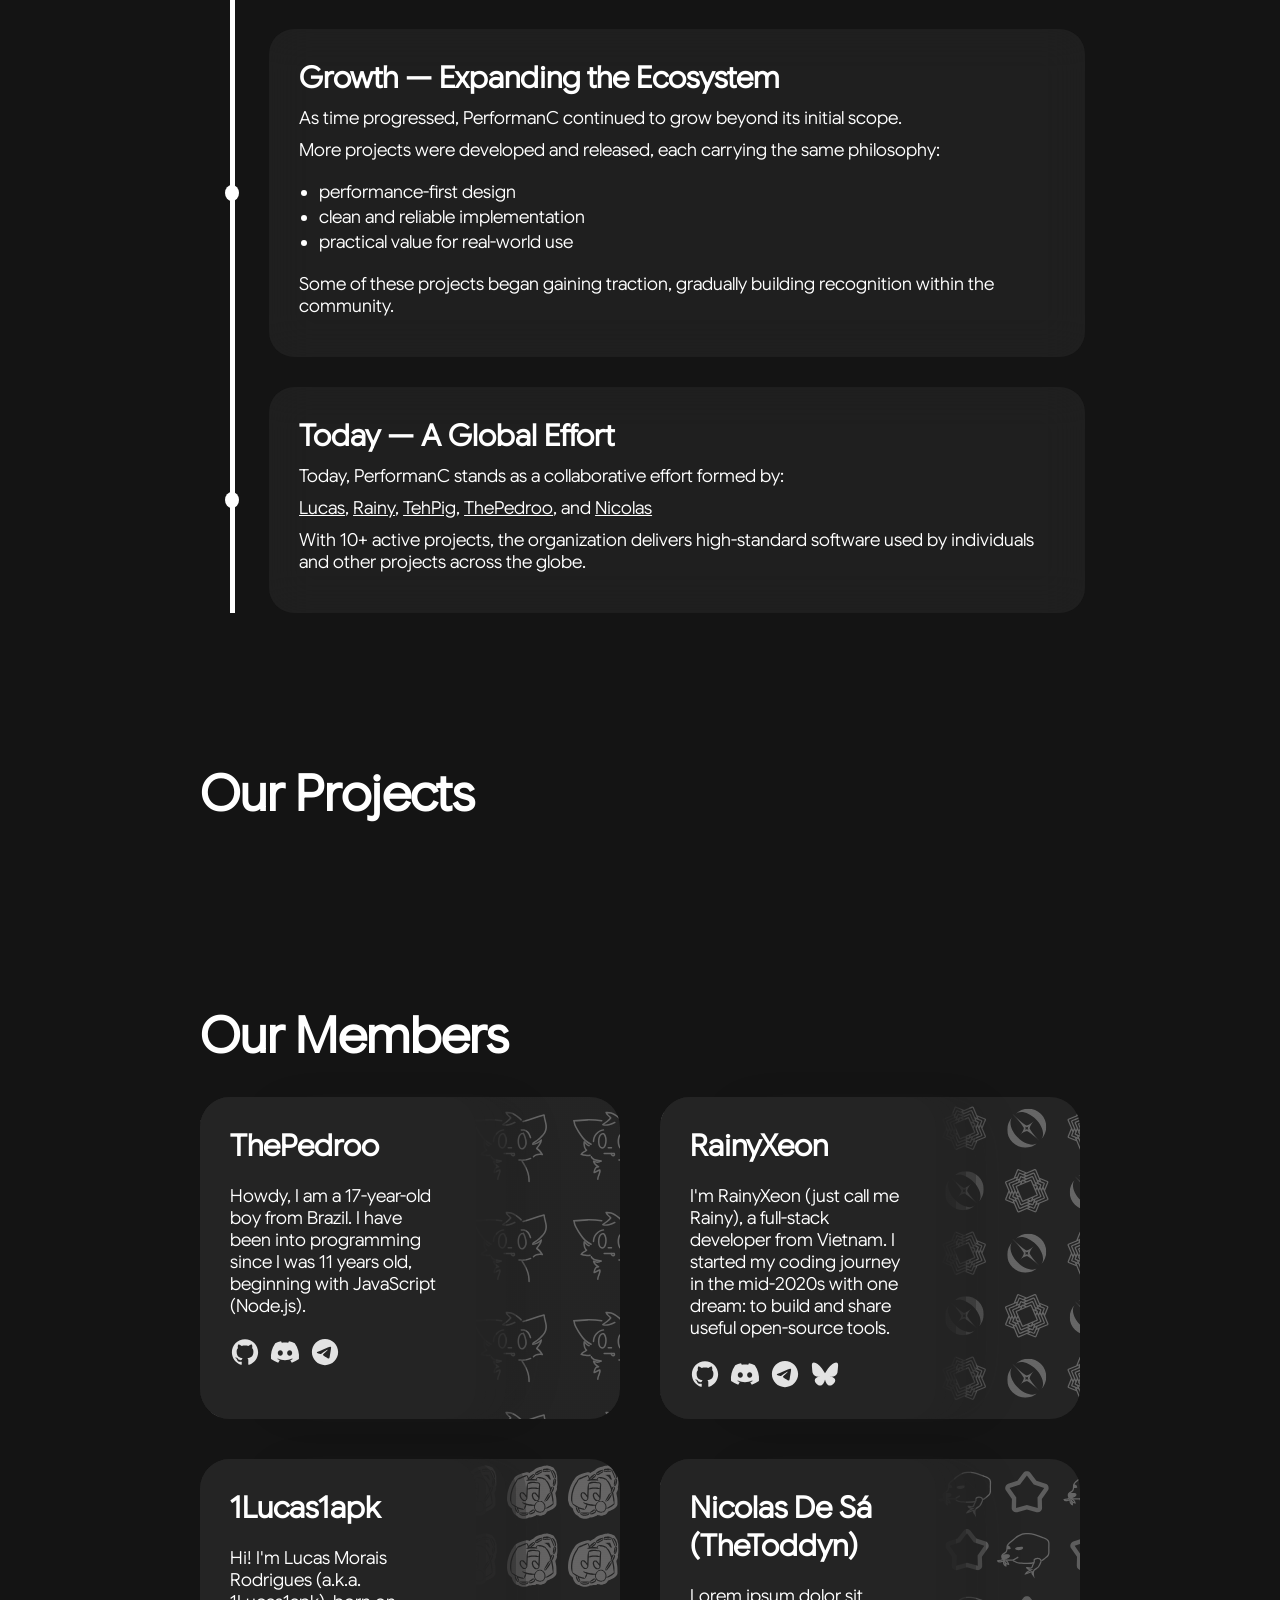
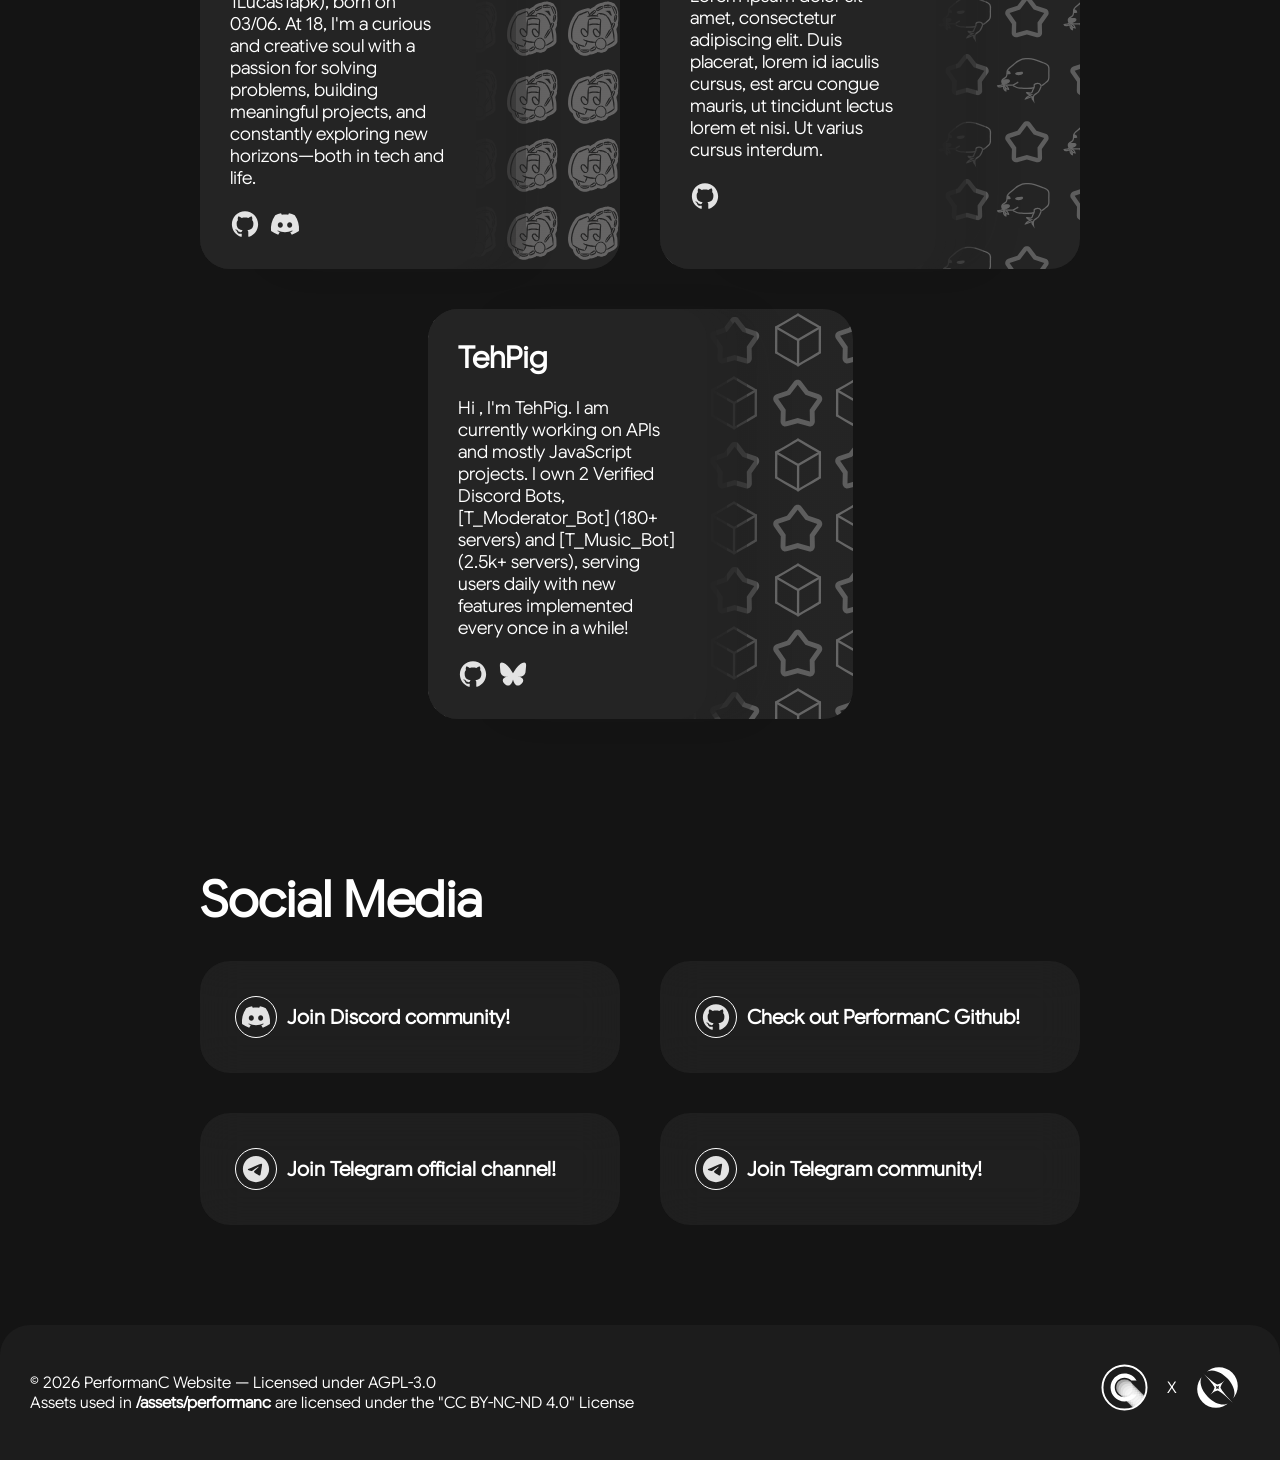
==== commit 88aa7a14: "add: social media section" ====
--- a/index.html
+++ b/index.html
@@ -174,6 +174,43 @@
     <div id="social_media" class="section">
       <h2 class="section-header">Social Media</h2>
       <section-dot></section-dot>
+      <social-media-list>
+        <a href="https://discord.gg/uPveNfTuCJ" alt="discord_social_media" target="_blank">
+          <social-media-card>
+            <social-media-card-icon>
+              <discord-icon></discord-icon>
+            </social-media-card-icon>
+            <social-media-card-header>Join Discord community!</social-media-card-header>
+          </social-media-card>
+        </a>
+
+        <a href="https://github.com/PerformanC" alt="github_social_media" target="_blank">
+          <social-media-card>
+            <social-media-card-icon>
+              <github-icon></github-icon>
+            </social-media-card-icon>
+            <social-media-card-header>Check out PerformanC Github!</social-media-card-header>
+          </social-media-card>
+        </a>
+
+        <a href="https://t.me/performanc" alt="telegram_channel_social_media" target="_blank">
+          <social-media-card>
+            <social-media-card-icon>
+              <telegram-icon></telegram-icon>
+            </social-media-card-icon>
+            <social-media-card-header>Join Telegram official channel!</social-media-card-header>
+          </social-media-card>
+        </a>
+
+        <a href="https://t.me/performancorg" alt="telegram_social_media" target="_blank">
+          <social-media-card>
+            <social-media-card-icon>
+              <telegram-icon></telegram-icon>
+            </social-media-card-icon>
+            <social-media-card-header>Join Telegram community!</social-media-card-header>
+          </social-media-card>
+        </a>
+      </social-media-list>
     </div>
 
     <footer id="footer">
--- a/index.css
+++ b/index.css
@@ -2,8 +2,8 @@
   display: block;
   margin-top: 150px;
   margin-bottom: 50px;
-  margin-left: 150px;
-  margin-right: 150px;
+  margin-left: 200px;
+  margin-right: 200px;
 }
 
 .section-header {
@@ -112,18 +112,7 @@
   text-decoration: underline;
 }
 
-.hero-header[type="history"] {
-  font-size: 50px;
-  margin-bottom: 10px;
-}
-
 /* INFO: Projects Section */
-.hero-header[type="projects"] {
-  font-size: 50px;
-  margin-bottom: 10px;
-  text-align: center;
-}
-
 projects-list {
   display: grid;
   margin-top: 30px;
@@ -168,12 +157,6 @@
 }
 
 /* INFO: Member Section */
-.hero-header[type="members"] {
-  font-size: 50px;
-  margin-bottom: 10px;
-  text-align: center;
-}
-
 members-list {
   display: grid;
   margin-top: 30px;
@@ -265,6 +248,42 @@
     url(./assets/3rdparty/icons/default_pattern.svg);
 }
 
+/* INFO: Social Media Section */
+#social_media {
+  margin-bottom: 100px;
+}
+
+social-media-list {
+  display: grid;
+  margin-top: 30px;
+  grid-template-columns: 1fr 1fr;
+  column-gap: 40px;
+  row-gap: 40px;
+}
+
+social-media-card {
+  display: flex;
+  align-items: center;
+  background: var(--dim-blur);
+  backdrop-filter: blur(20px);
+  background-repeat: repeat;
+  background-position: top;
+  border-radius: 30px;
+  padding: 35px;
+}
+
+social-media-card-header {
+  font-size: 20px;
+  font-weight: bold;
+}
+
+social-media-card-icon {
+  border-radius: 50%;
+  padding: 5px;
+  border: 1px solid var(--font);
+  margin-right: 10px;
+}
+
 /* INFO: Footer Section */
 footer {
   background-color: var(--dim);
@@ -312,7 +331,6 @@
   margin-top: 10px;
 }
 
-
 /* INFO: Responsive code section */
 @media (max-width: 1000px) {
   .section-header {
@@ -344,7 +362,6 @@
   }
 
   /* INFO: History Section */
-
   #history {
     margin-left: 20px;
     margin-top: 50px;
@@ -430,6 +447,20 @@
       0px -60px 50px -23px rgba(36, 36, 36, 0.2);
   }
 
+  /* INFO: Projects Section */
+  #social_media {
+    display: block;
+    margin-top: 100px;
+    margin-left: 30px;
+    margin-right: 30px;
+    margin-bottom: 50px;
+  }
+
+  social-media-list {
+    grid-template-columns: 1fr;
+  }
+
+
   /* INFO: Footer Section */
   footer {
     align-items: center;
@@ -446,6 +477,13 @@
     width: 100%;
     margin: 0 auto;
   }
+
+  social-media-list > social-media-card:last-child:nth-child(odd) {
+    grid-column: 1 / -1;
+    max-width: calc(50% - 15px);
+    width: 100%;
+    margin: 0 auto;
+  }
 }
 
 @media (max-width: 400px) {
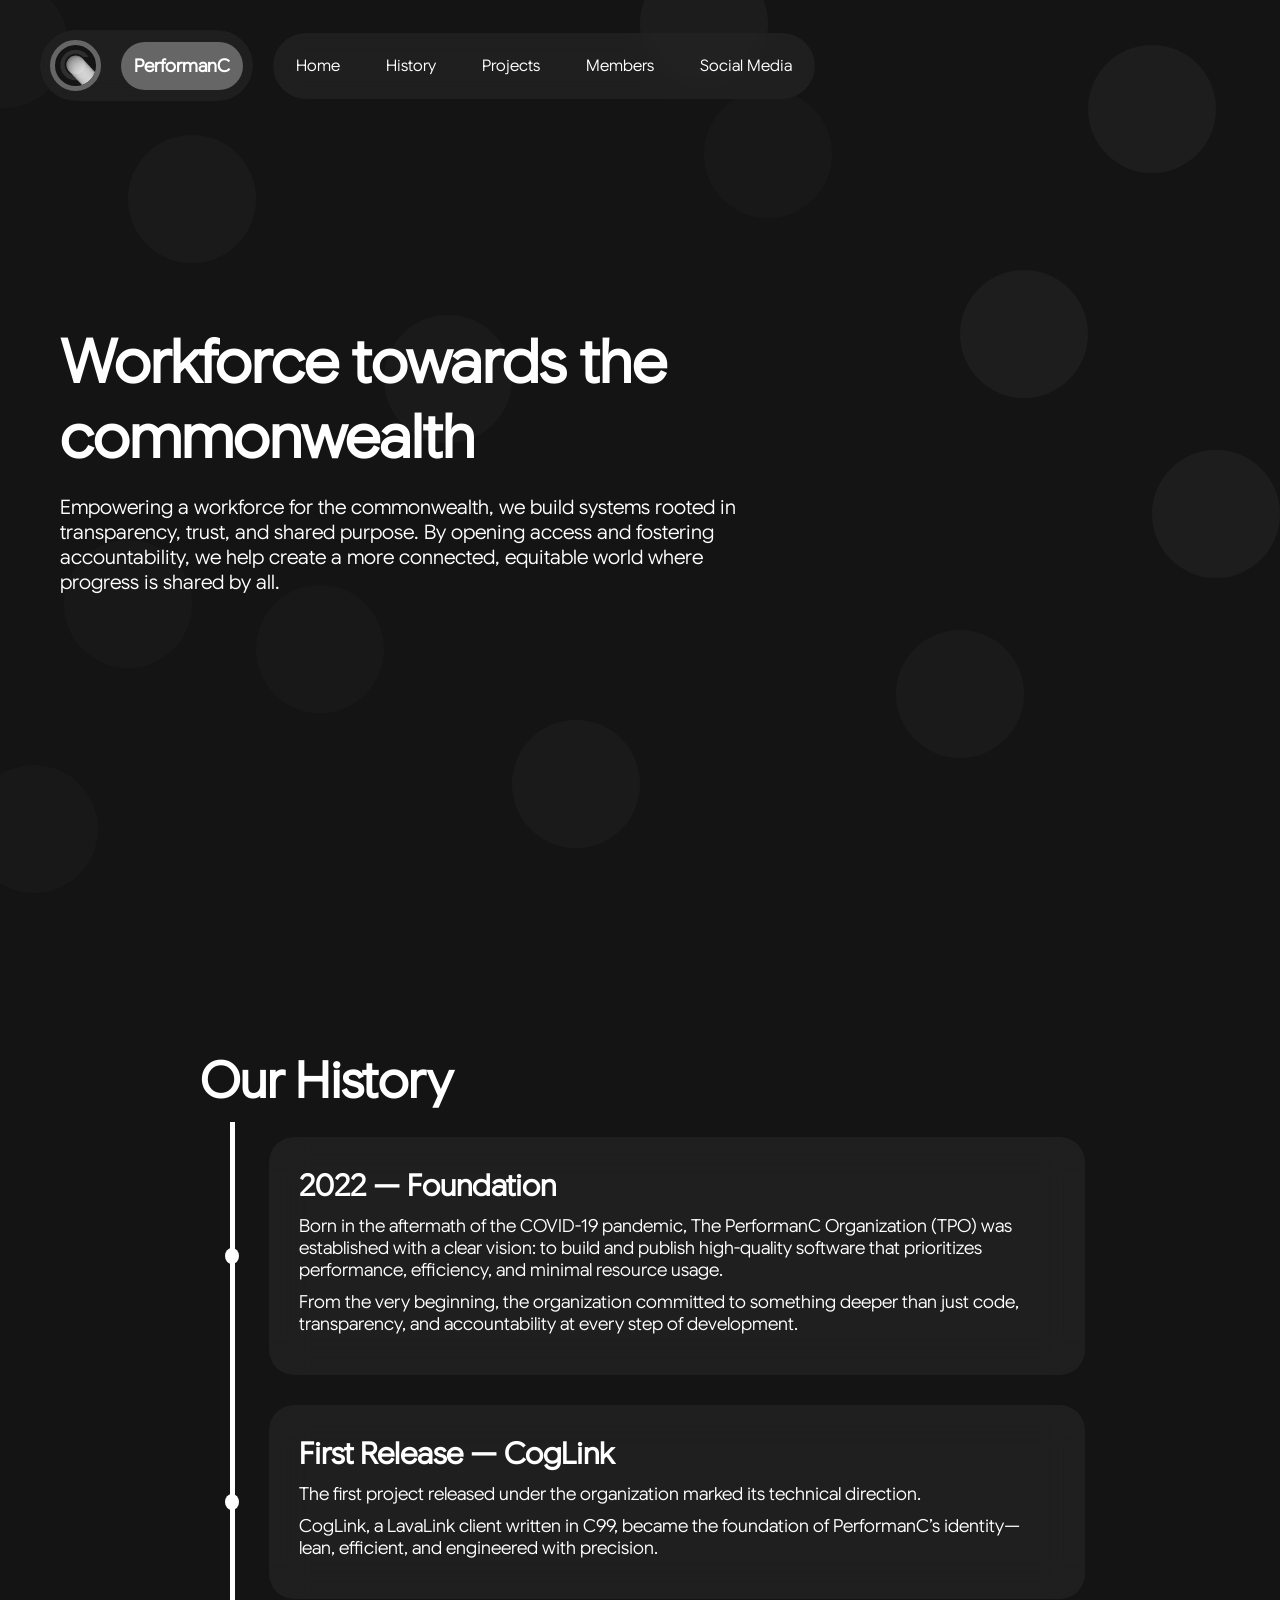
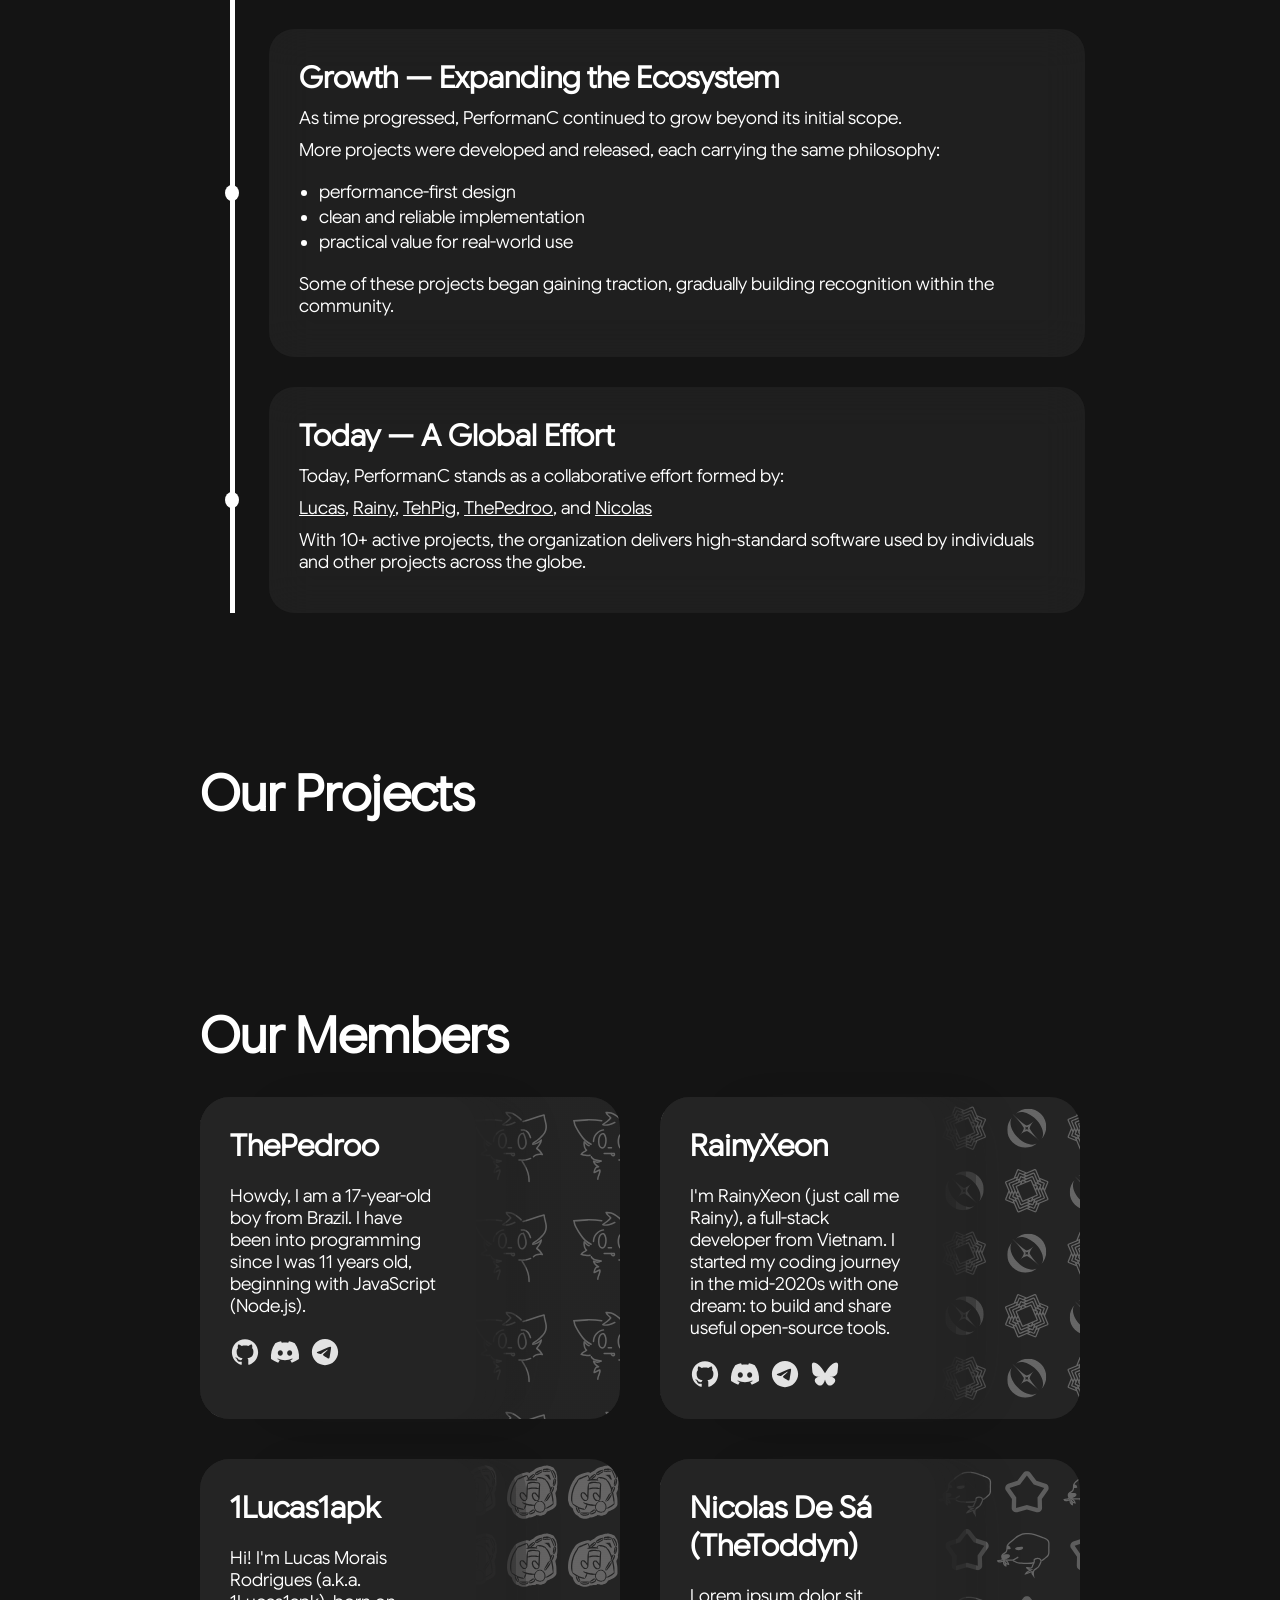
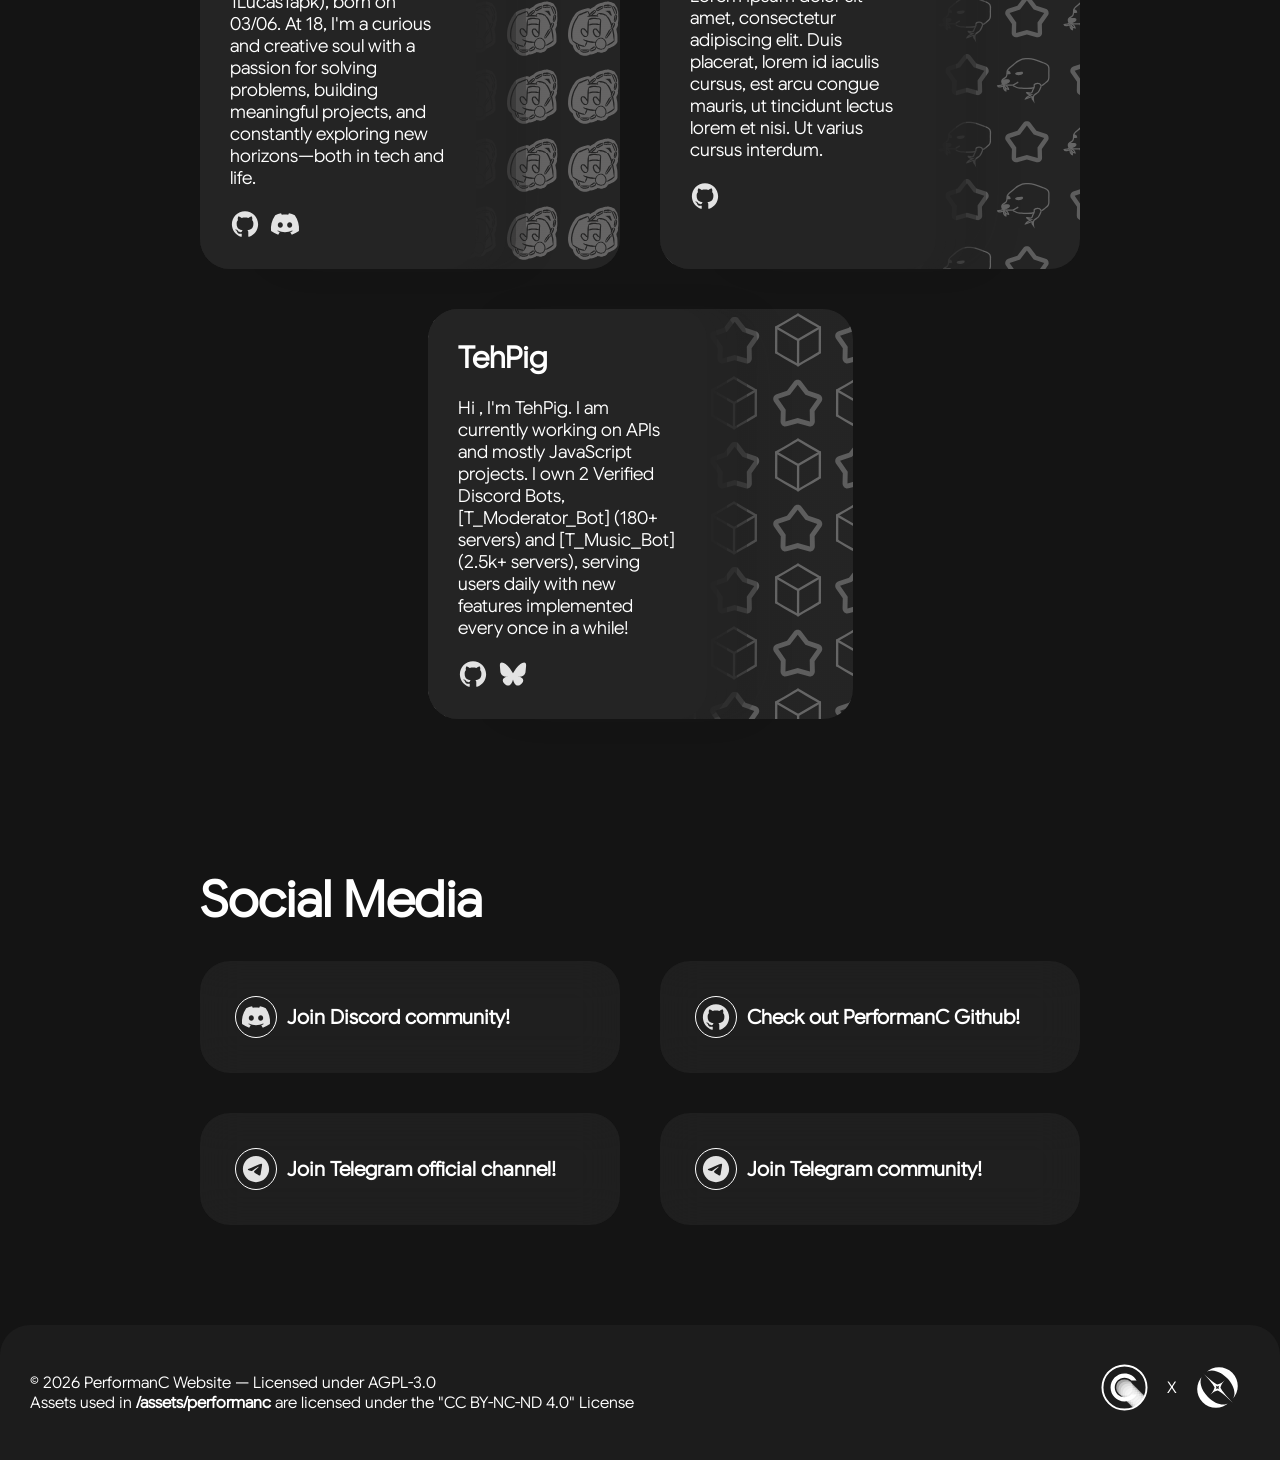
==== commit ca5789b2: "fix: perfc org telegram channel link" ====
--- a/index.html
+++ b/index.html
@@ -193,7 +193,7 @@
           </social-media-card>
         </a>
 
-        <a href="https://t.me/performanc" alt="telegram_channel_social_media" target="_blank">
+        <a href="https://t.me/performancorg_channel" alt="telegram_channel_social_media" target="_blank">
           <social-media-card>
             <social-media-card-icon>
               <telegram-icon></telegram-icon>
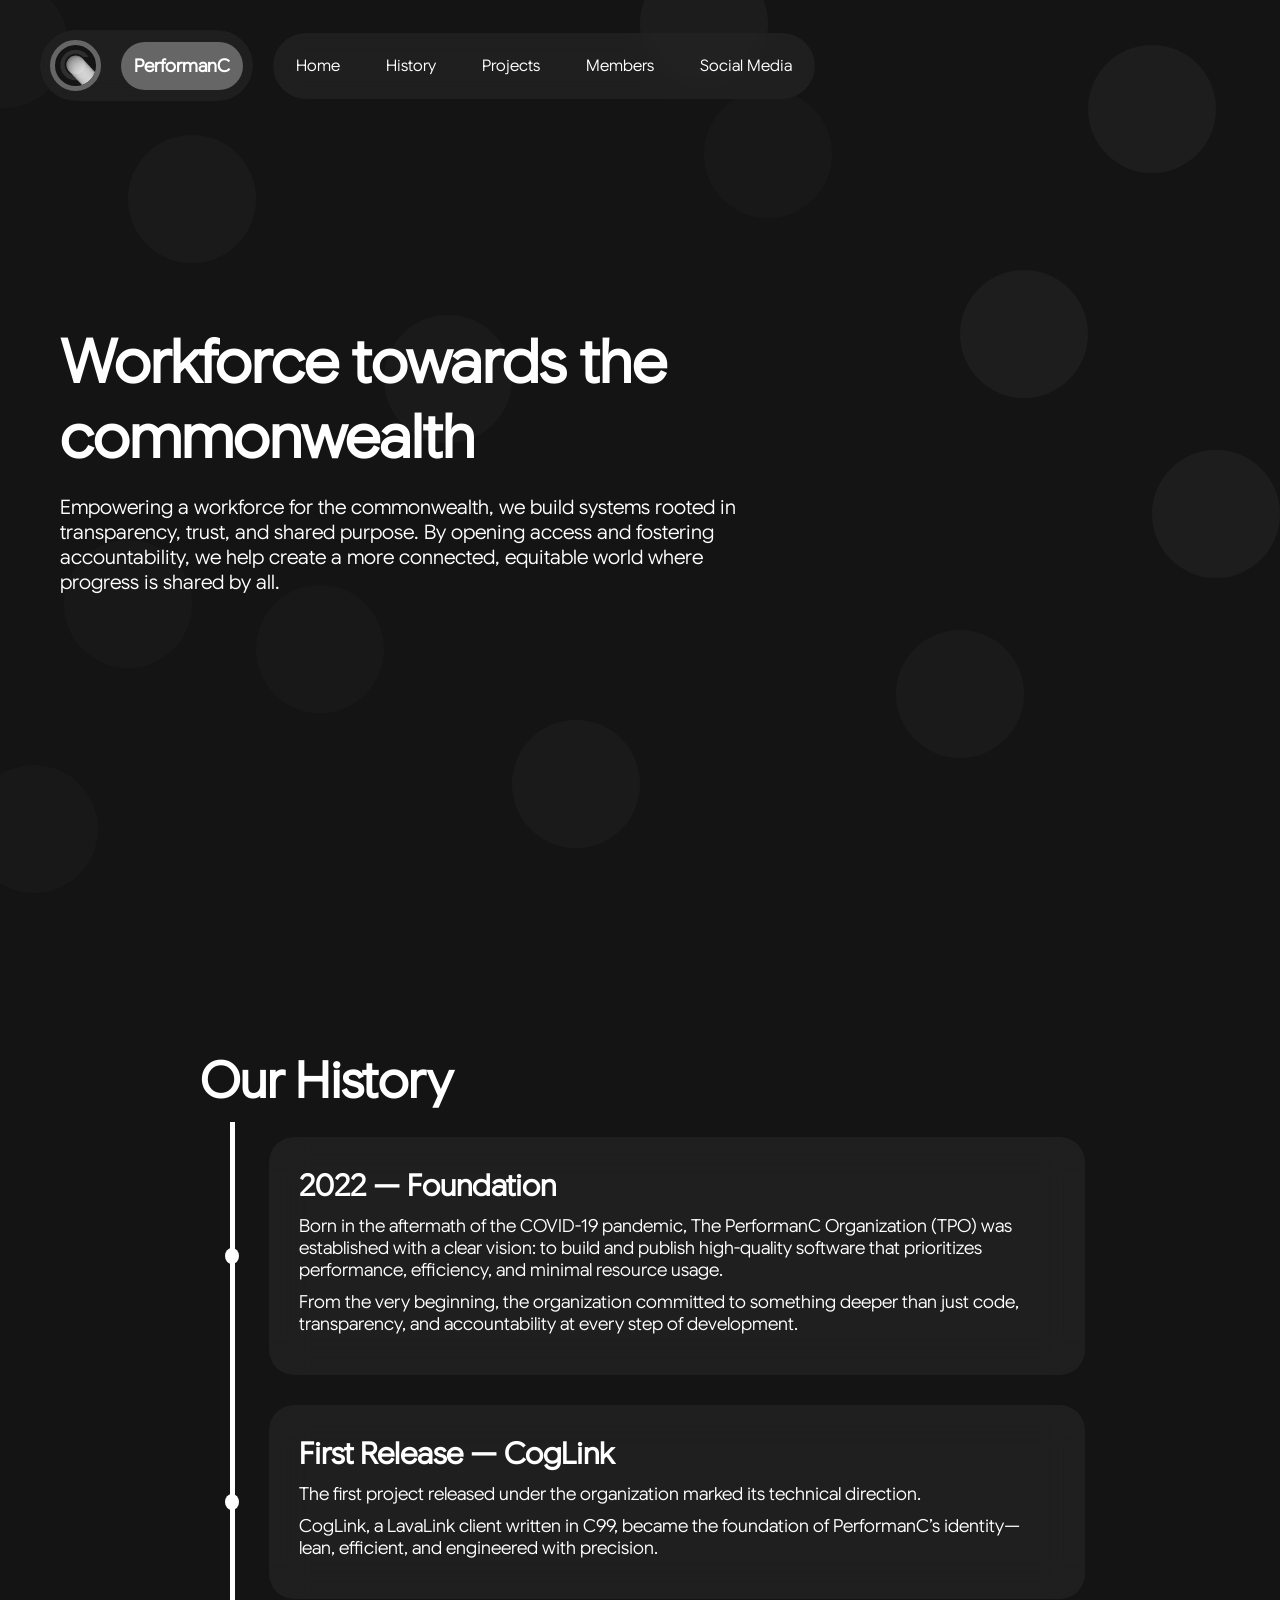
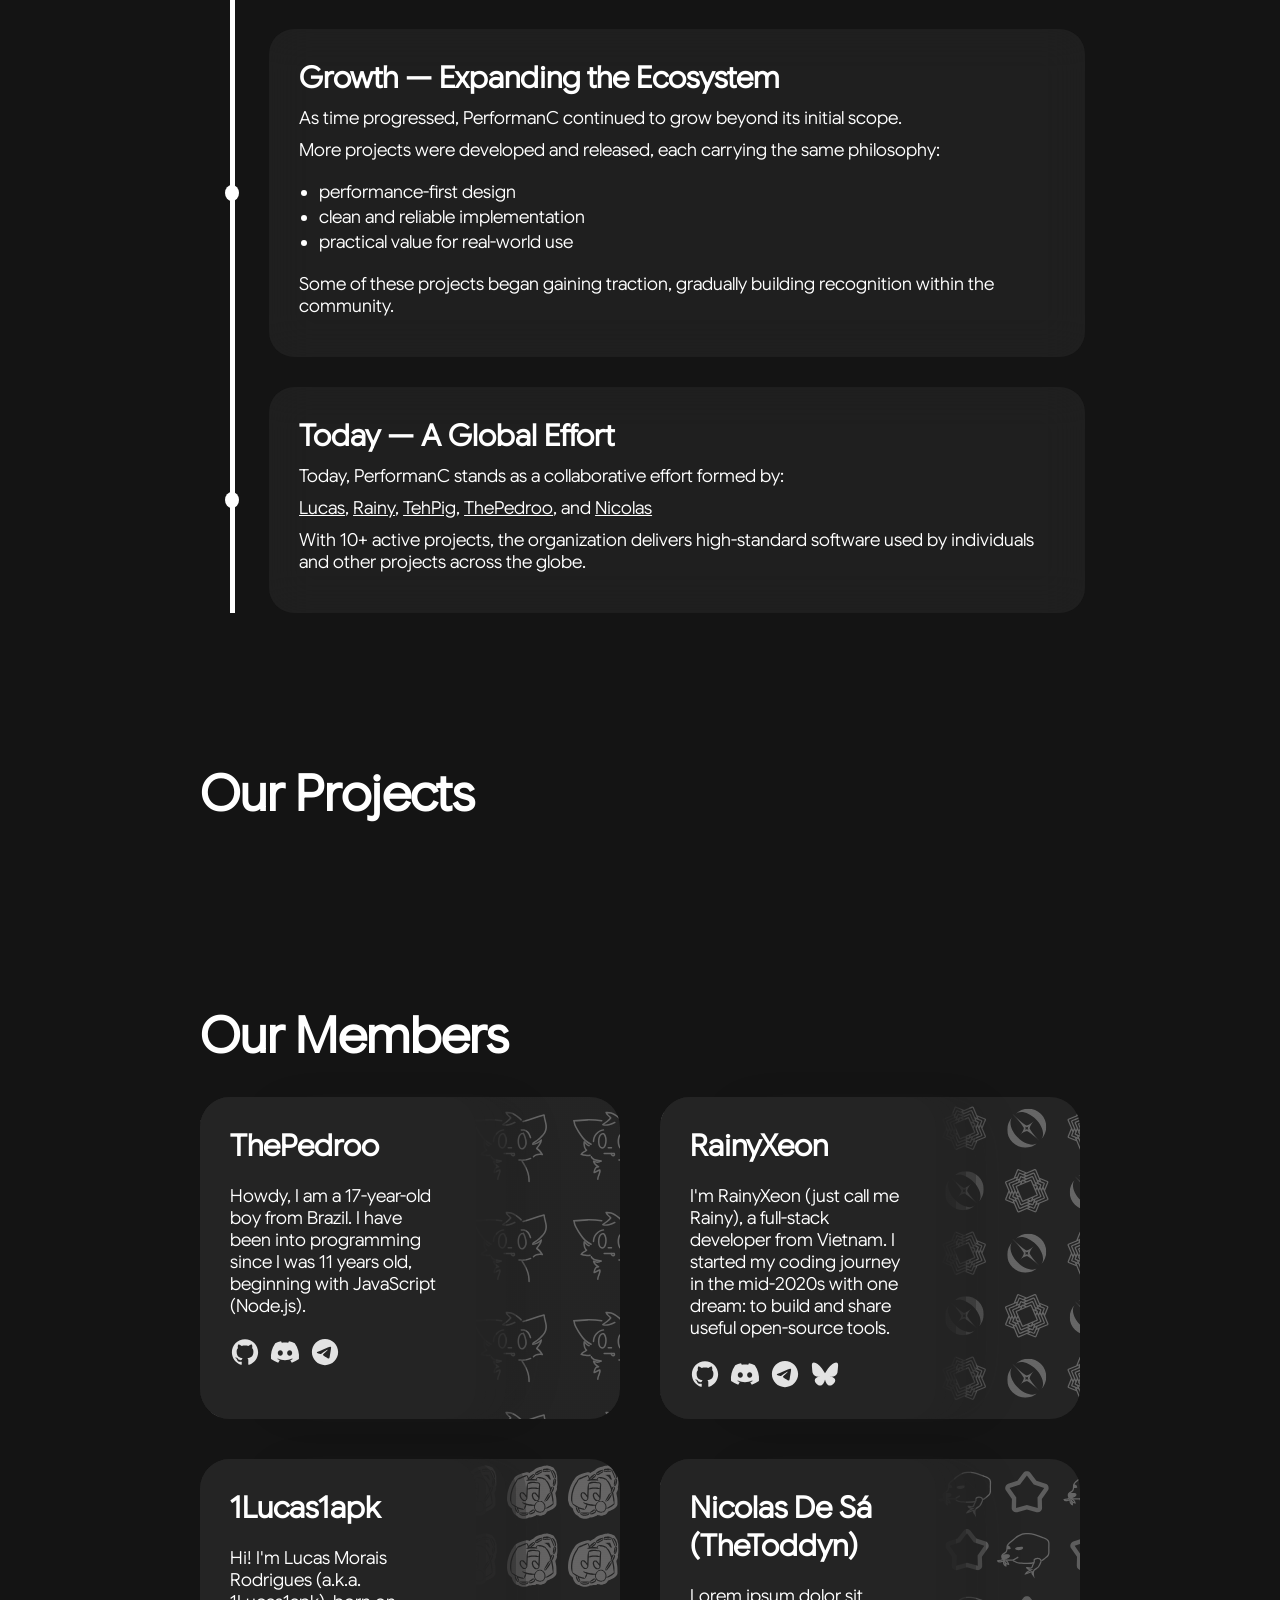
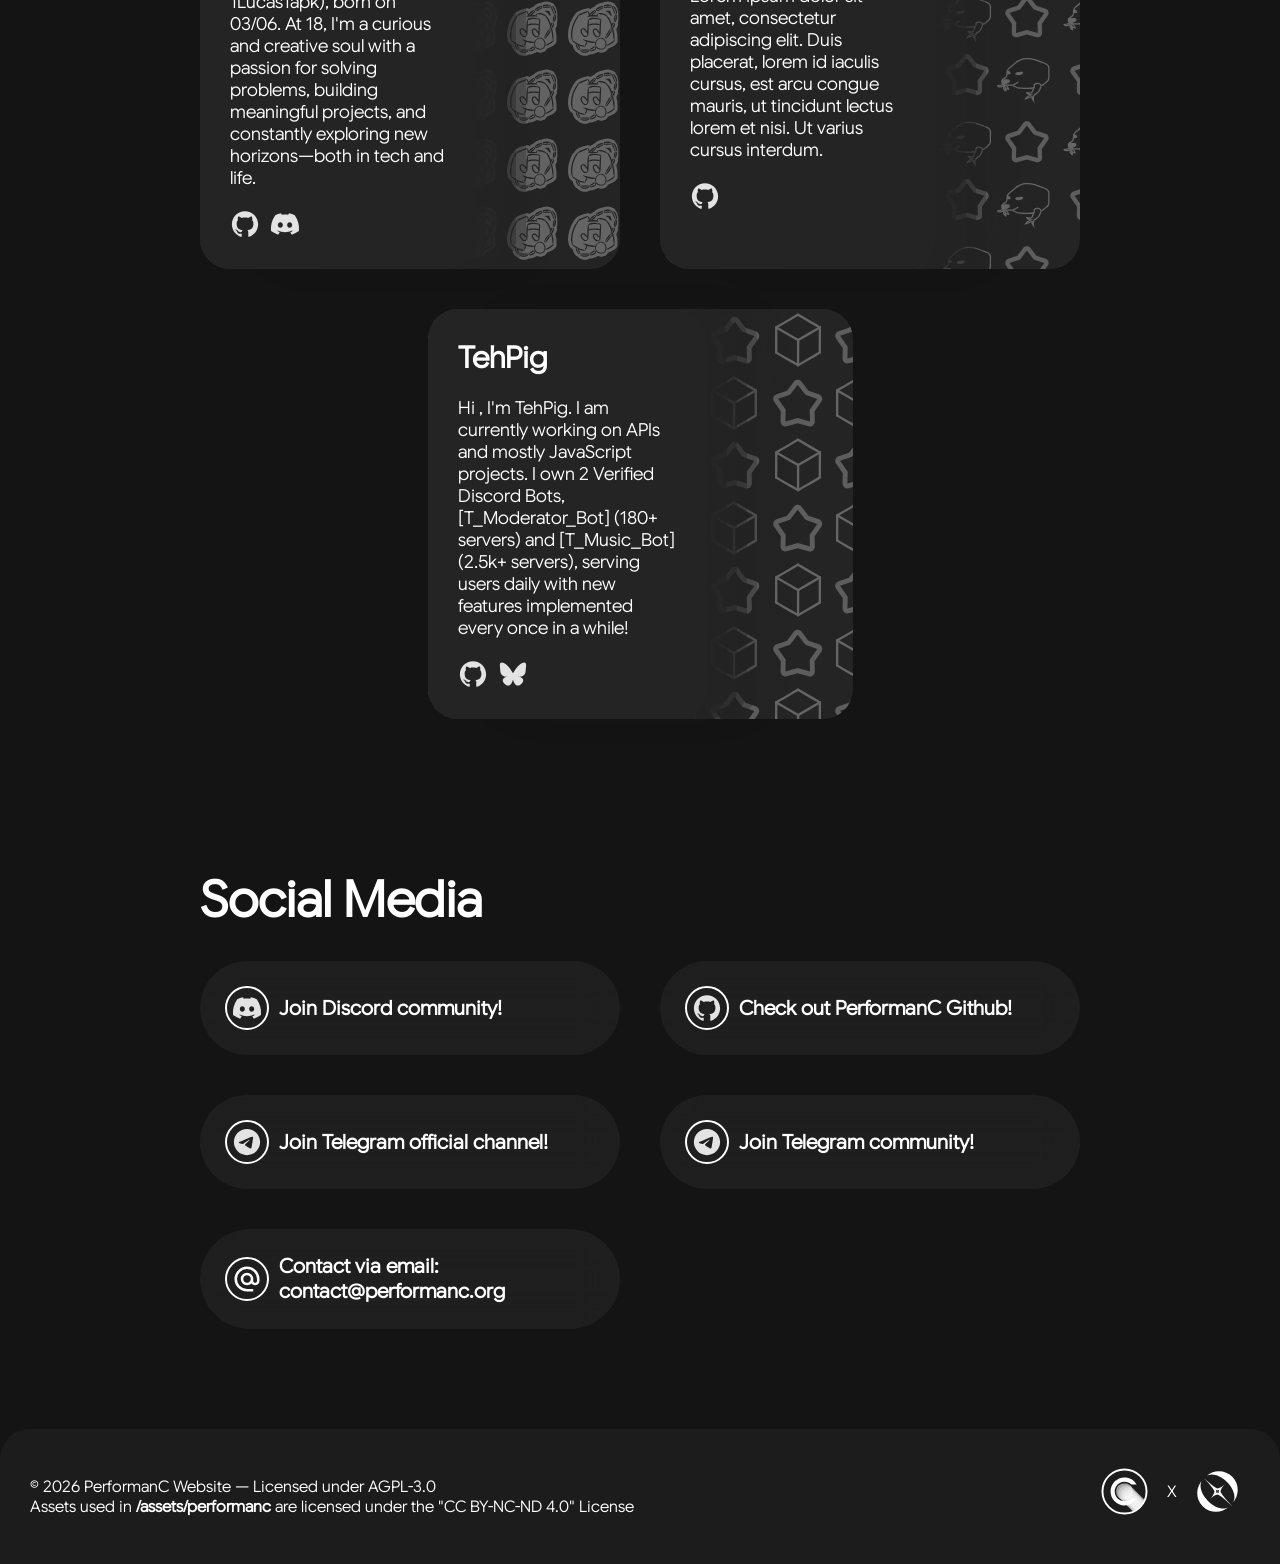
==== commit 2abe2b91: "add: email contact support" ====
--- a/index.html
+++ b/index.html
@@ -210,6 +210,15 @@
             <social-media-card-header>Join Telegram community!</social-media-card-header>
           </social-media-card>
         </a>
+
+        <a href="mailto:contact@performanc.org" alt="email" target="_blank">
+          <social-media-card>
+            <social-media-card-icon>
+              <email-icon></email-icon>
+            </social-media-card-icon>
+            <social-media-card-header>Contact via email: contact@performanc.org</social-media-card-header>
+          </social-media-card>
+        </a>
       </social-media-list>
     </div>
 
--- a/index.css
+++ b/index.css
@@ -268,8 +268,8 @@
   backdrop-filter: blur(20px);
   background-repeat: repeat;
   background-position: top;
-  border-radius: 30px;
-  padding: 35px;
+  border-radius: 50px;
+  padding: 25px;
 }
 
 social-media-card-header {
@@ -280,7 +280,7 @@
 social-media-card-icon {
   border-radius: 50%;
   padding: 5px;
-  border: 1px solid var(--font);
+  border: 2px solid var(--font);
   margin-right: 10px;
 }
 
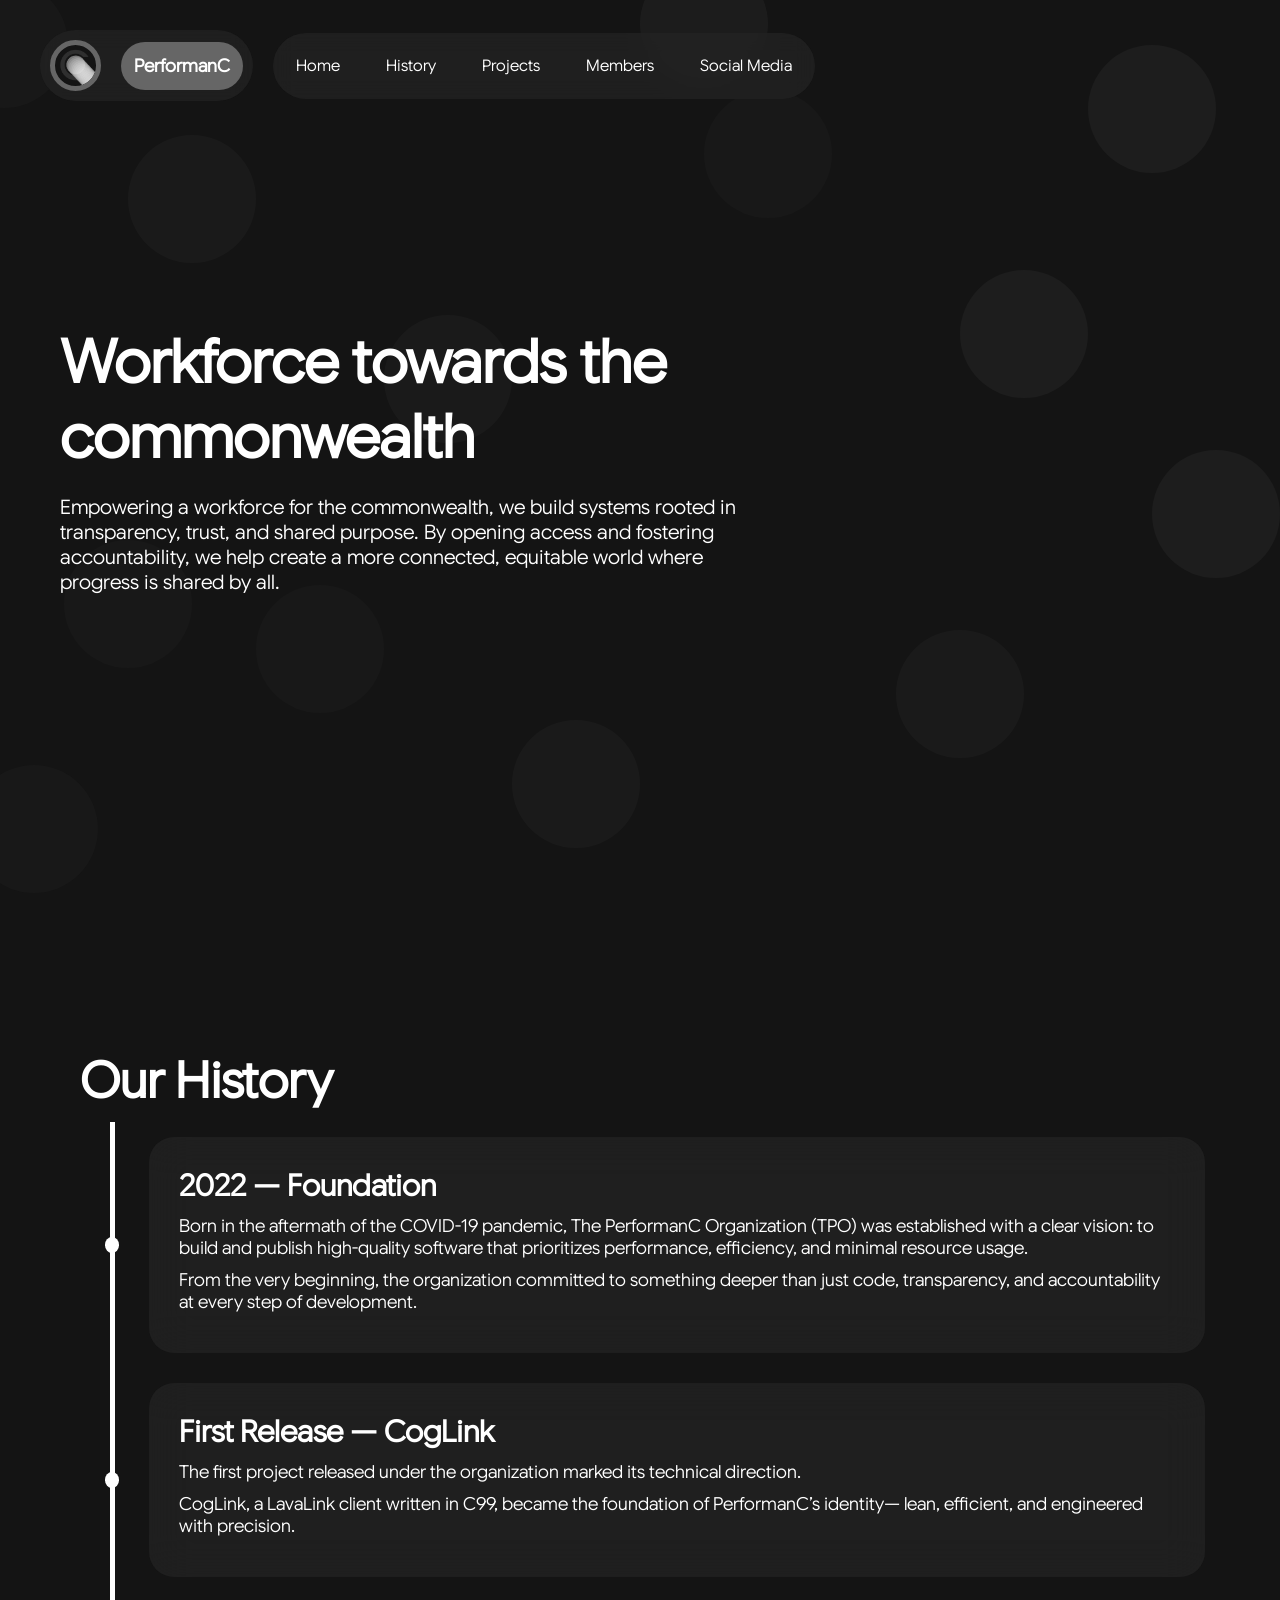
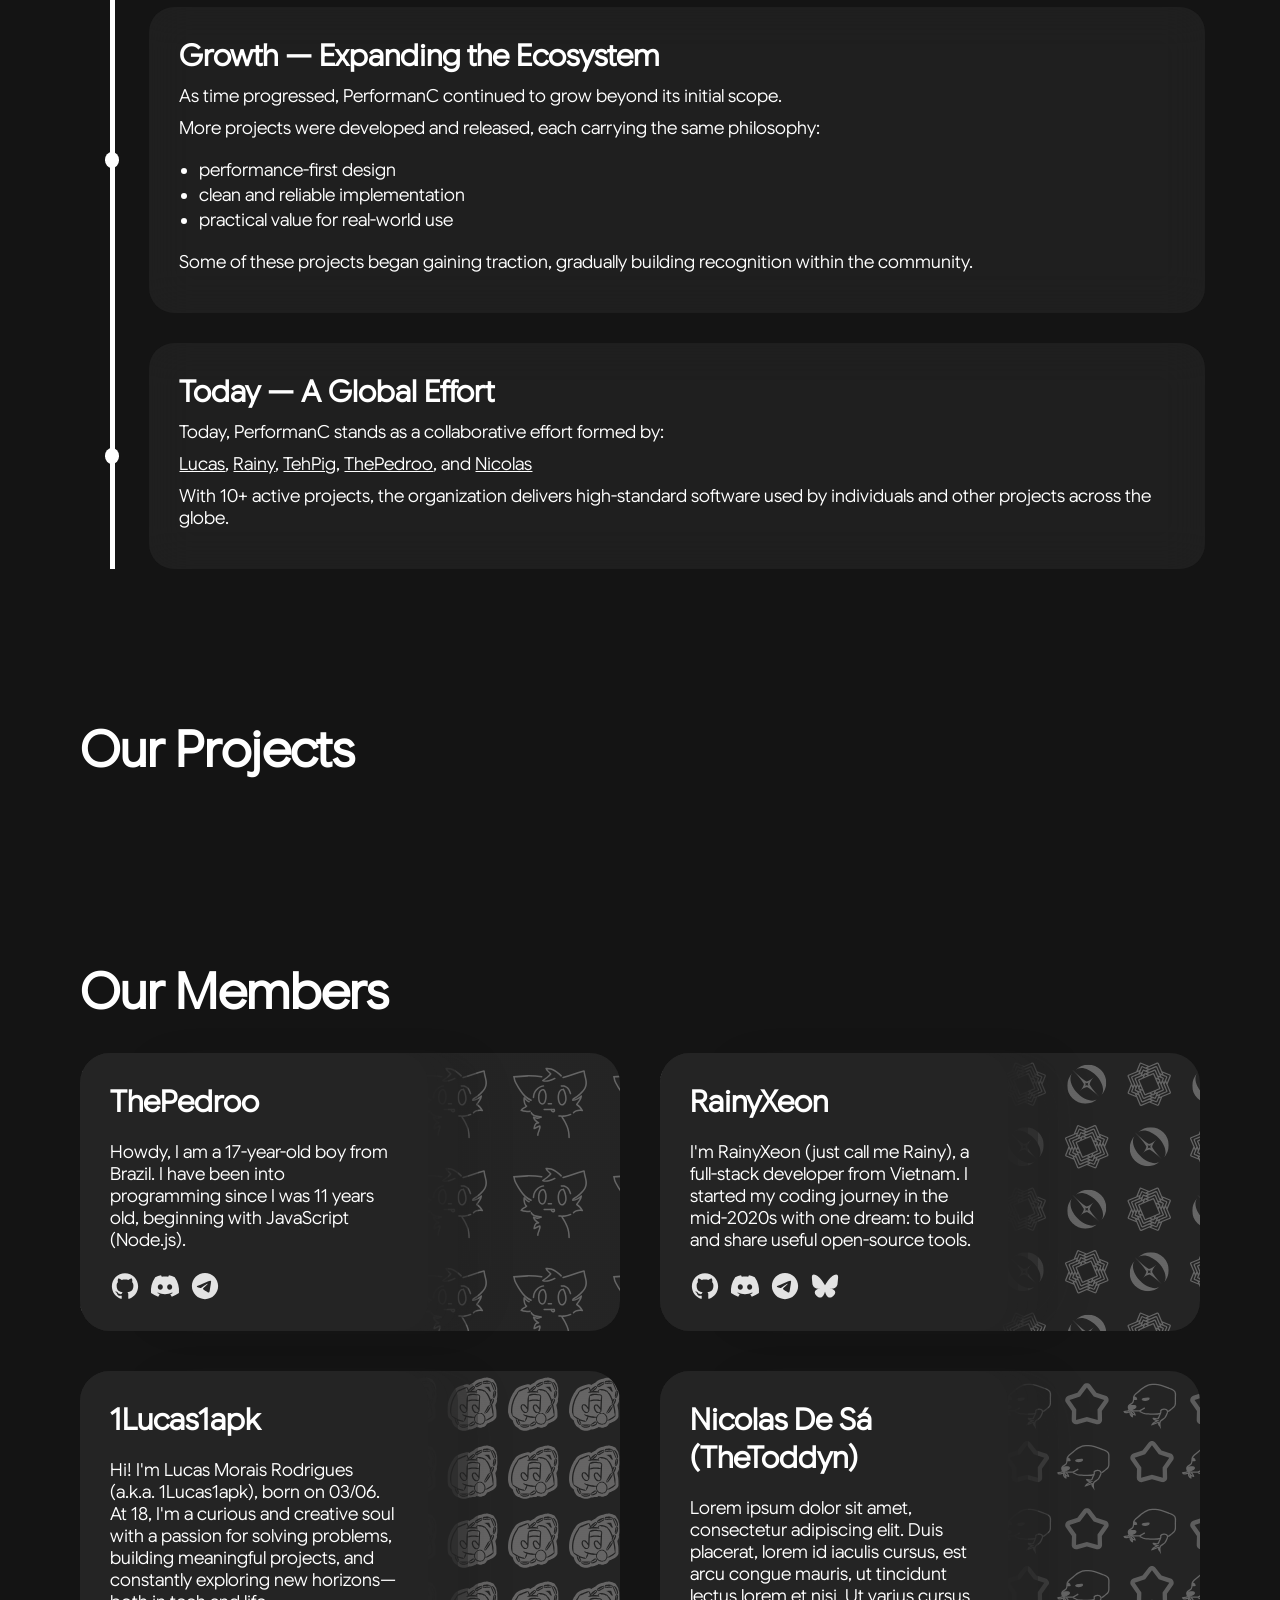
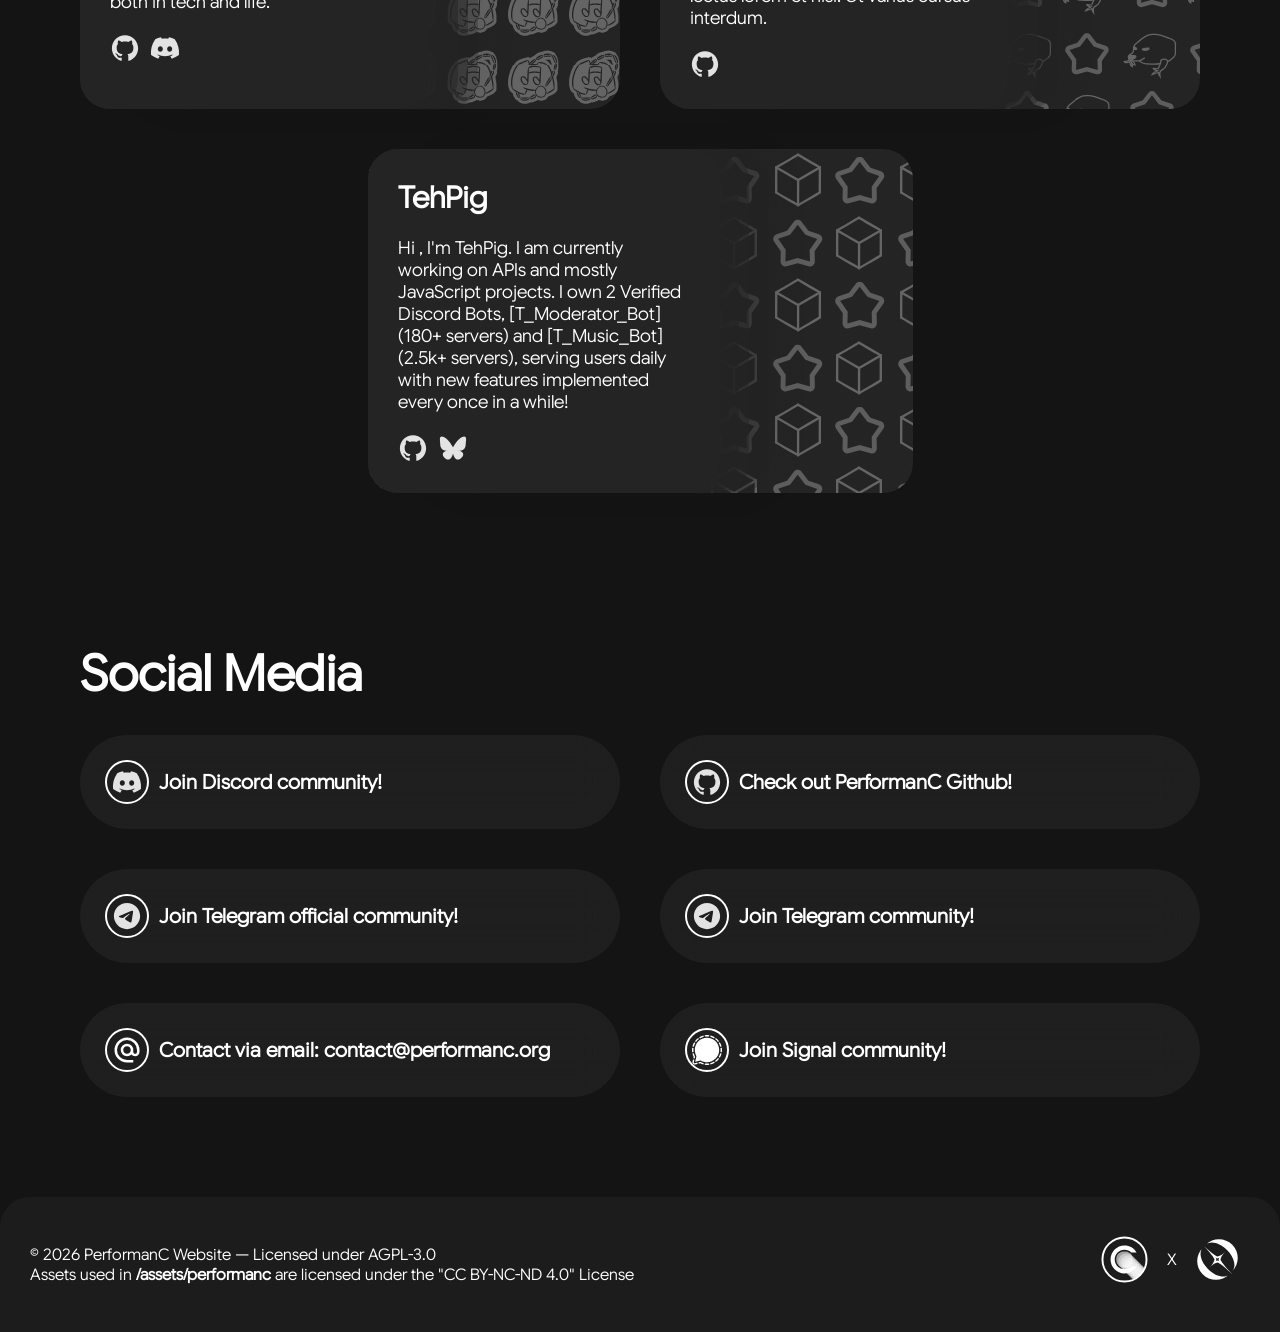
==== commit 6327af07: "add: signal link; improve: code simplication" ====
--- a/index.html
+++ b/index.html
@@ -28,6 +28,7 @@
     <script type="module" src="/js/preloader.js"></script>
     <script type="module" src="/js/members.js"></script>
     <script type="module" src="/js/projects.js"></script>
+    <script type="module" src="/js/social_media.js"></script>
   </head>
   <body>
     <background>
@@ -174,51 +175,8 @@
     <div id="social_media" class="section">
       <h2 class="section-header">Social Media</h2>
       <section-dot></section-dot>
-      <social-media-list>
-        <a href="https://discord.gg/uPveNfTuCJ" alt="discord_social_media" target="_blank">
-          <social-media-card>
-            <social-media-card-icon>
-              <discord-icon></discord-icon>
-            </social-media-card-icon>
-            <social-media-card-header>Join Discord community!</social-media-card-header>
-          </social-media-card>
-        </a>
-
-        <a href="https://github.com/PerformanC" alt="github_social_media" target="_blank">
-          <social-media-card>
-            <social-media-card-icon>
-              <github-icon></github-icon>
-            </social-media-card-icon>
-            <social-media-card-header>Check out PerformanC Github!</social-media-card-header>
-          </social-media-card>
-        </a>
-
-        <a href="https://t.me/performancorg_channel" alt="telegram_channel_social_media" target="_blank">
-          <social-media-card>
-            <social-media-card-icon>
-              <telegram-icon></telegram-icon>
-            </social-media-card-icon>
-            <social-media-card-header>Join Telegram official channel!</social-media-card-header>
-          </social-media-card>
-        </a>
-
-        <a href="https://t.me/performancorg" alt="telegram_social_media" target="_blank">
-          <social-media-card>
-            <social-media-card-icon>
-              <telegram-icon></telegram-icon>
-            </social-media-card-icon>
-            <social-media-card-header>Join Telegram community!</social-media-card-header>
-          </social-media-card>
-        </a>
-
-        <a href="mailto:contact@performanc.org" alt="email" target="_blank">
-          <social-media-card>
-            <social-media-card-icon>
-              <email-icon></email-icon>
-            </social-media-card-icon>
-            <social-media-card-header>Contact via email: contact@performanc.org</social-media-card-header>
-          </social-media-card>
-        </a>
+      <social-media-list id="social-media-list">
+        <!-- INFO: data will dynamically load here -->
       </social-media-list>
     </div>
 
--- a/index.css
+++ b/index.css
@@ -332,6 +332,13 @@
 }
 
 /* INFO: Responsive code section */
+@media (max-width: 1300px) {
+  .section {
+    margin-left: 80px;
+    margin-right: 80px;
+  }
+}
+
 @media (max-width: 1000px) {
   .section-header {
     font-size: 40px;
@@ -458,6 +465,7 @@
 
   social-media-list {
     grid-template-columns: 1fr;
+    row-gap: 30px;
   }
 
 
@@ -478,7 +486,7 @@
     margin: 0 auto;
   }
 
-  social-media-list > social-media-card:last-child:nth-child(odd) {
+  social-media-list > a:last-child:nth-child(odd) {
     grid-column: 1 / -1;
     max-width: calc(50% - 15px);
     width: 100%;
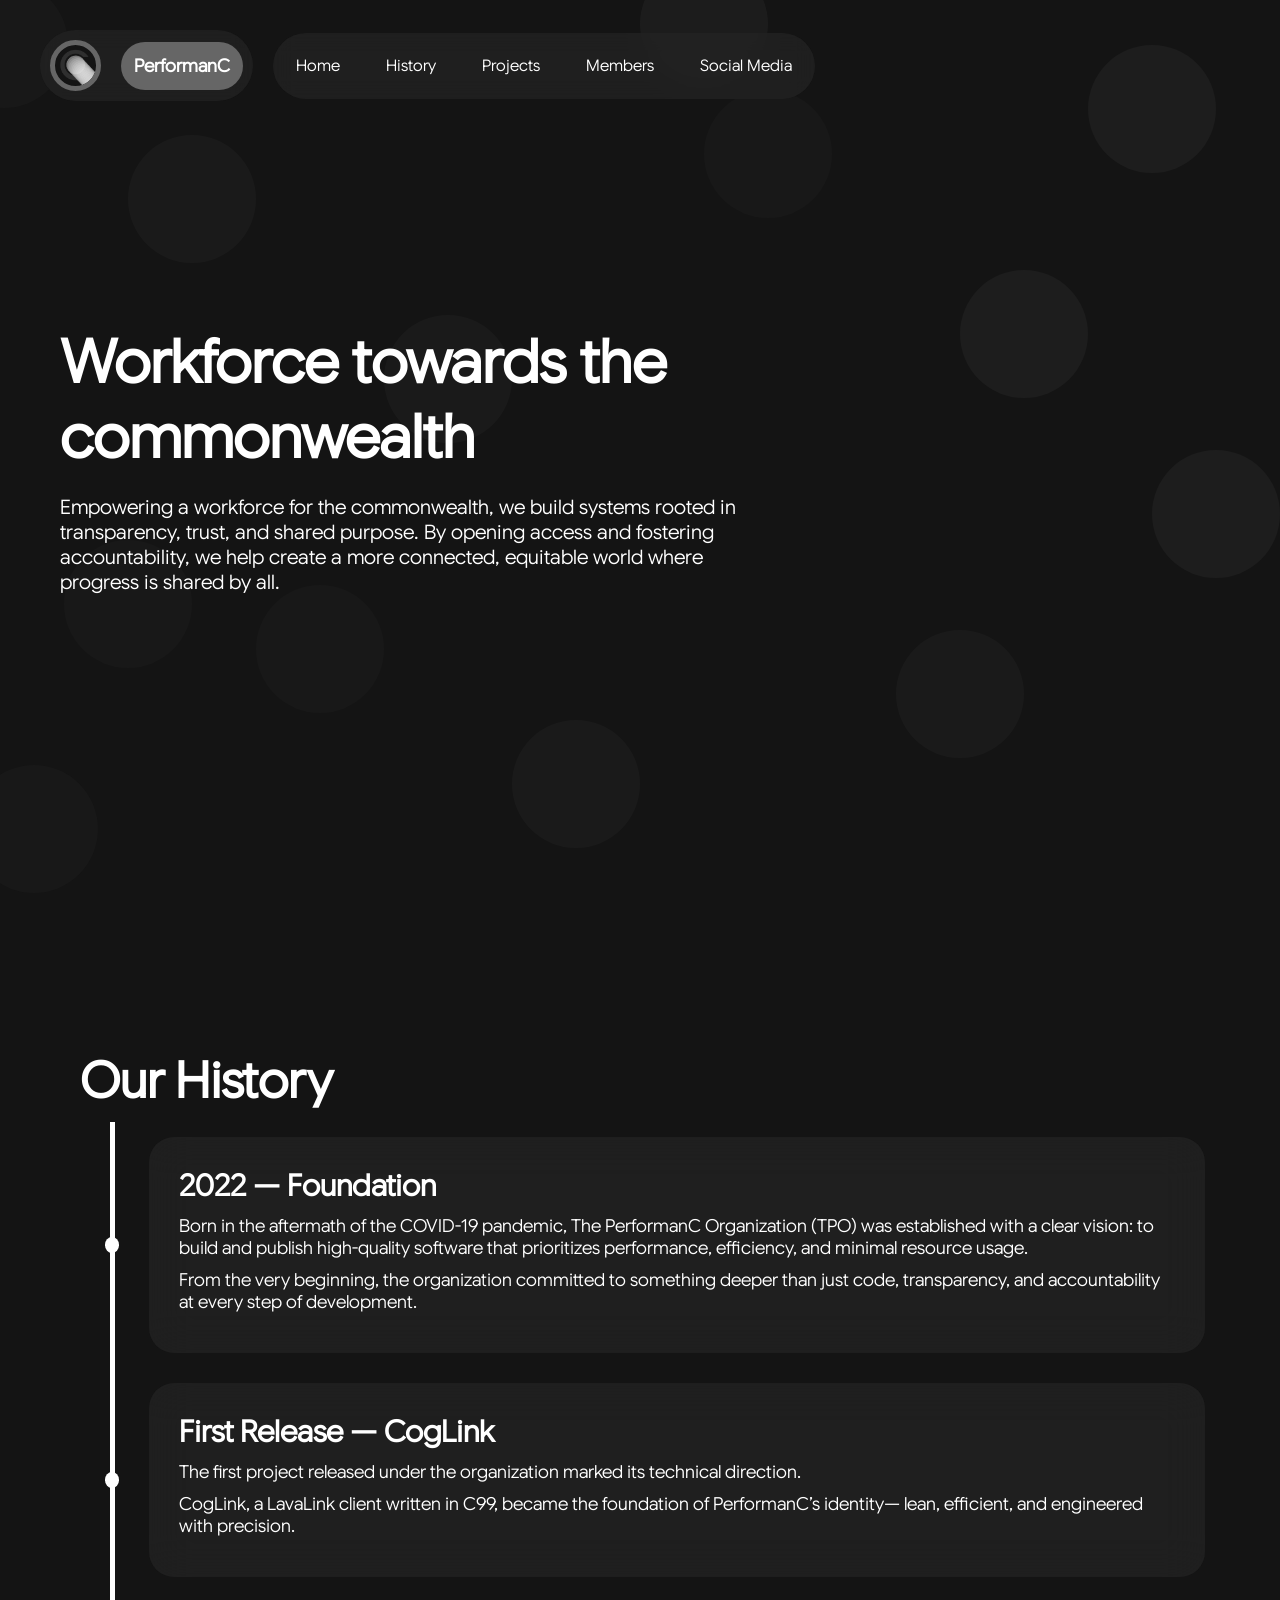
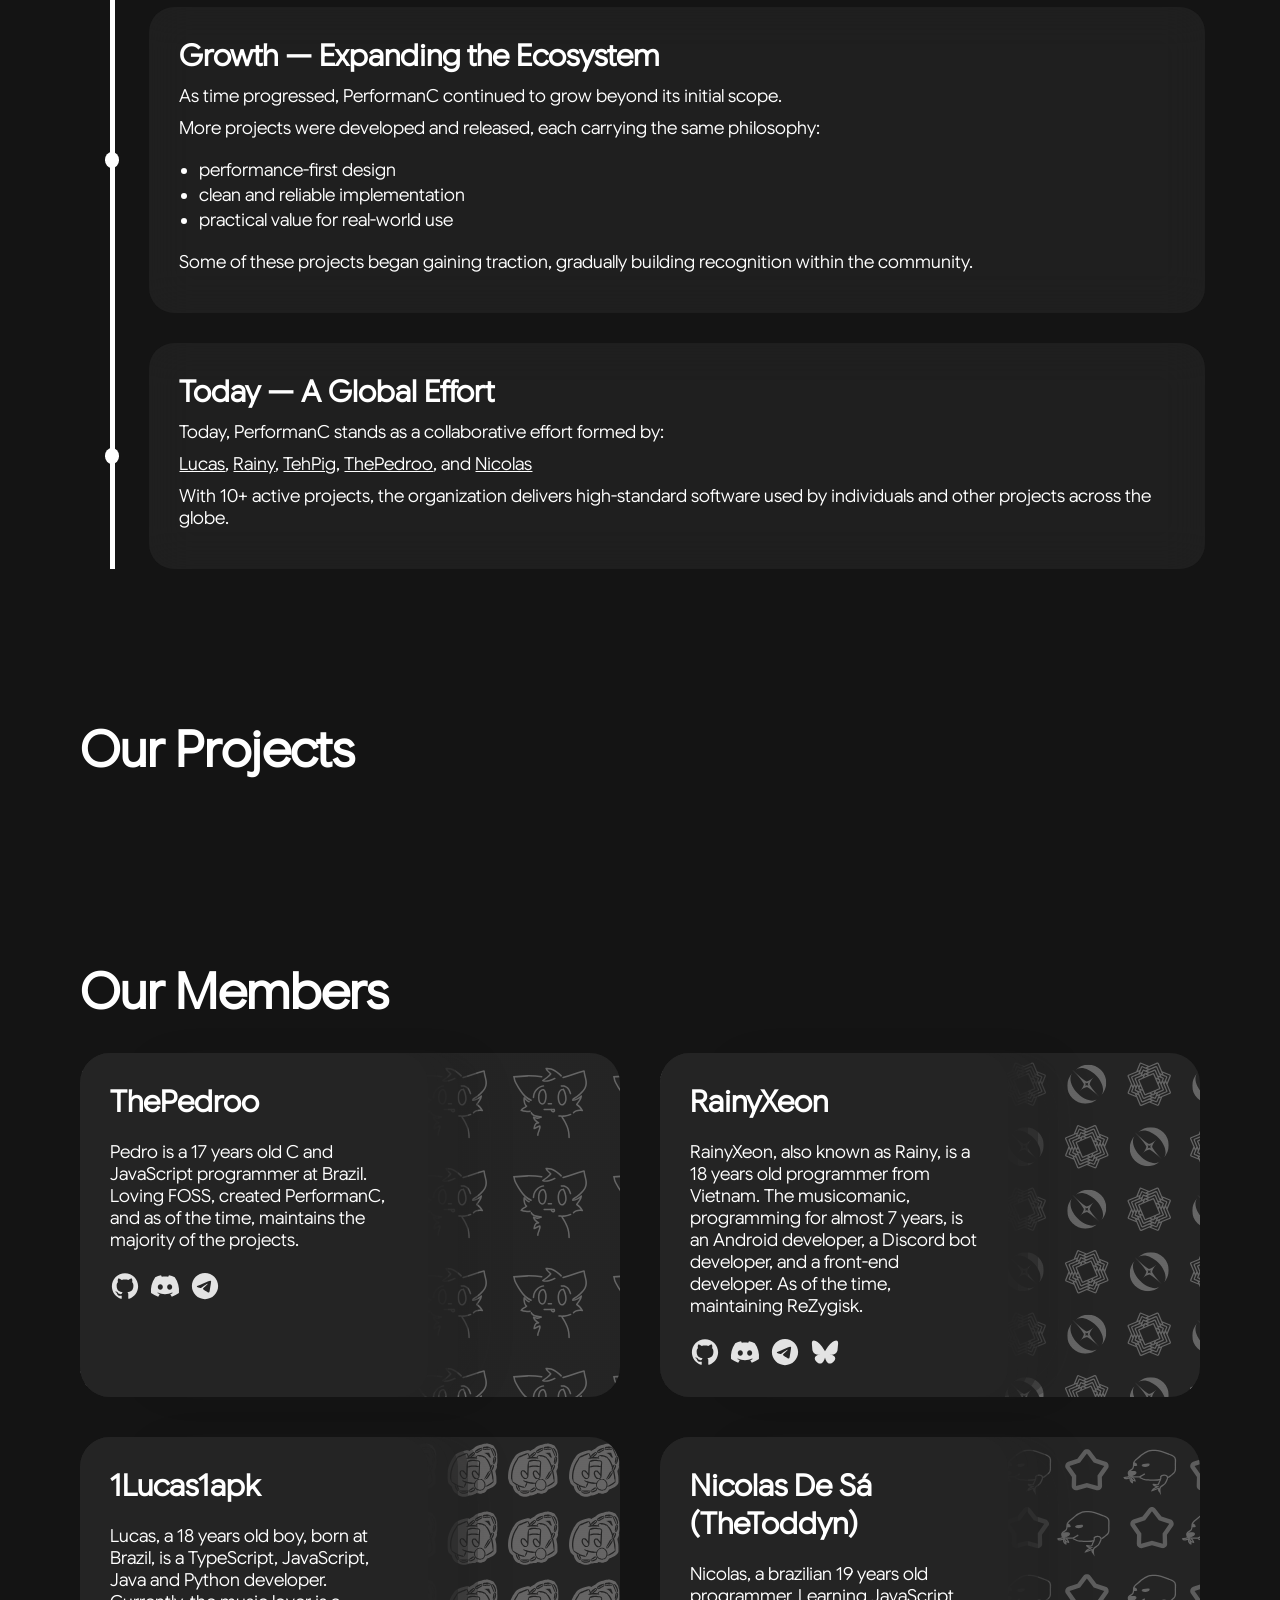
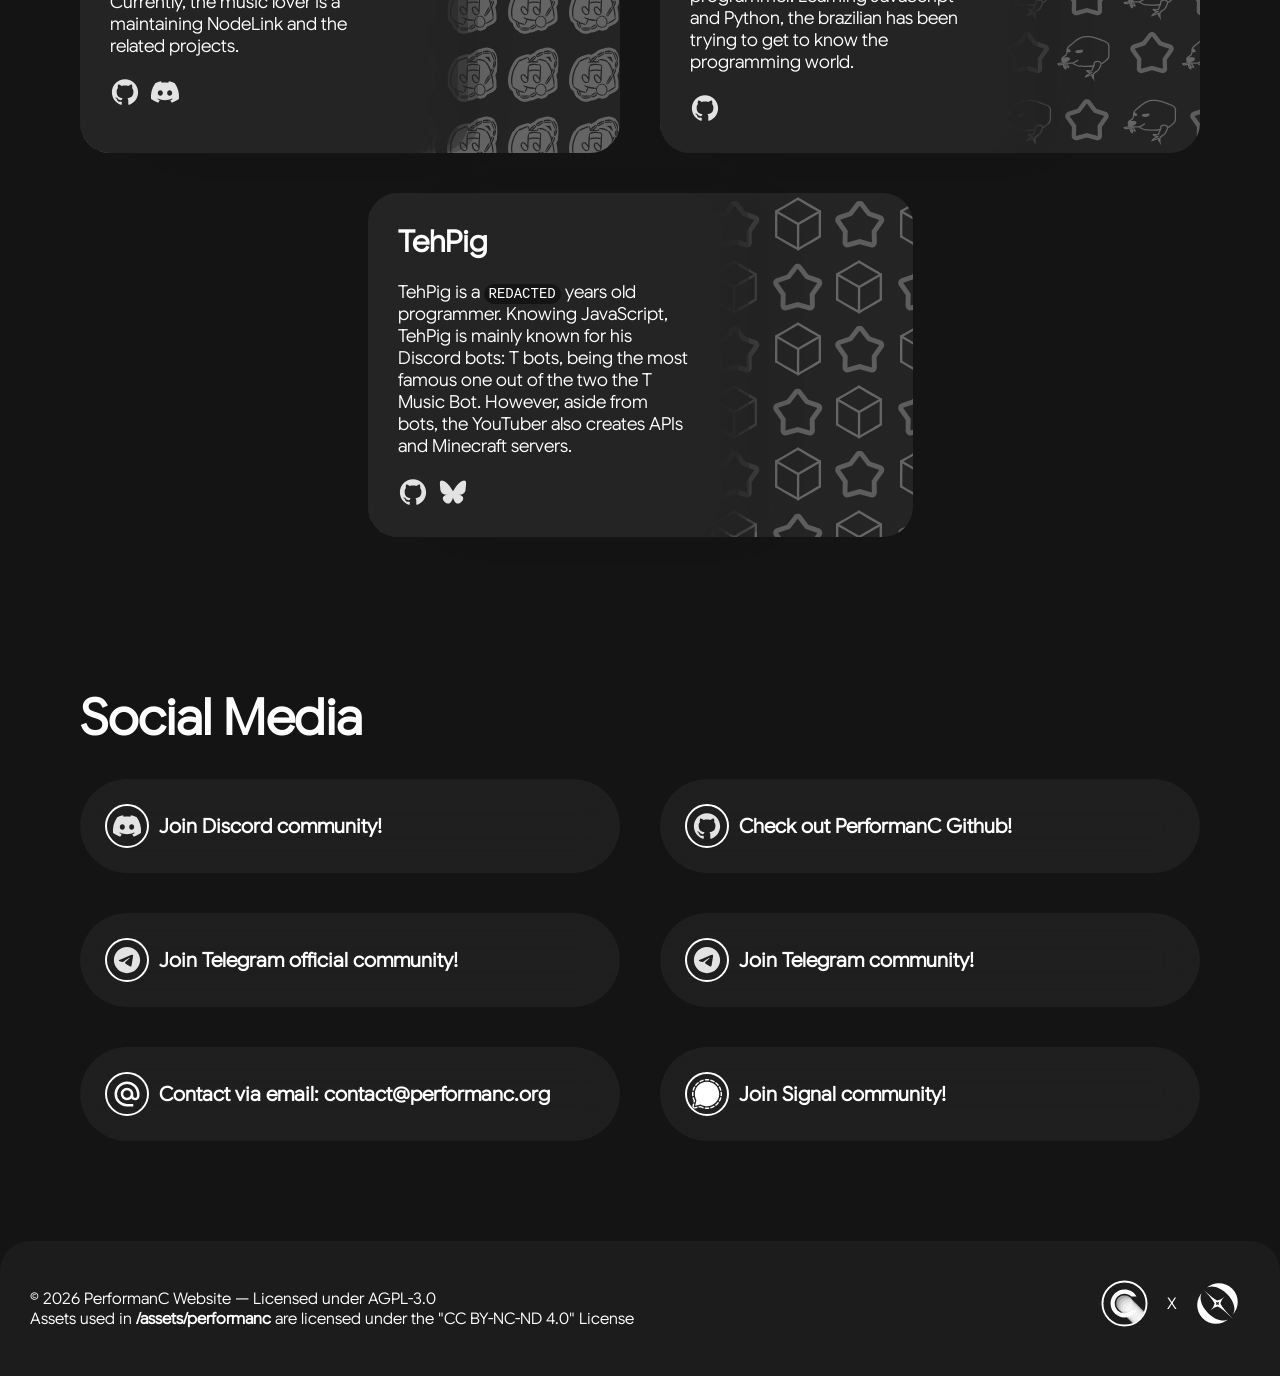
==== commit 94d8d3ef: "improve: add links with aria-label arg to improve accessibility" ====
--- a/index.html
+++ b/index.html
@@ -49,29 +49,29 @@
 
     <div id="menu">
       <menu-modal>
-        <a alt="home" class="menu-modal-item mmi-can-close" href="#">Home</a>
-        <a alt="history" class="menu-modal-item mmi-can-close" href="#history">History</a>
-        <a alt="projects" class="menu-modal-item mmi-can-close" href="#projects">Projects</a>
-        <a alt="member" class="menu-modal-item mmi-can-close" href="#members">Member</a>
-        <a alt="social_media" class="menu-modal-item mmi-can-close" href="#social_media">Social Media</a>
-        <a alt="close" class="menu-modal-item mmi-can-close" id="menu-close-button">Close</a>
+        <a aria-label="mobile_home" alt="home" class="menu-modal-item mmi-can-close" href="#">Home</a>
+        <a aria-label="mobile_history" alt="history" class="menu-modal-item mmi-can-close" href="#history">History</a>
+        <a aria-label="mobile_projects" alt="projects" class="menu-modal-item mmi-can-close" href="#projects">Projects</a>
+        <a aria-label="mobile_member" alt="member" class="menu-modal-item mmi-can-close" href="#members">Member</a>
+        <a aria-label="mobile_social_media" alt="social_media" class="menu-modal-item mmi-can-close" href="#social_media">Social Media</a>
+        <a aria-label="mobile_close" alt="close" class="menu-modal-item mmi-can-close" id="menu-close-button">Close</a>
       </menu-modal>
     </div>
 
     <nav-constructor>
       <nav id="nav-brand">
-        <a alt="home" href="#"><nav-item class="icon"></nav-item></a>
-        <a alt="home" href="#"><nav-item id="nav-brand-name">PerformanC</nav-item></a>
+        <a aria_label="desktop_home" alt="home" href="#"><nav-item class="icon"></nav-item></a>
+        <a aria_label="desktop_home" alt="home" href="#"><nav-item id="nav-brand-name">PerformanC</nav-item></a>
         <nav-item id="nav-menu-button" logo-checked>
           <menu-icon></menu-icon>
         </nav-item>
       </nav>
       <nav id="nav-button">
-        <a alt="home" href="#">Home</a>
-        <a alt="history" href="#history">History</a>
-        <a alt="projects" href="#projects">Projects</a>
-        <a alt="members" href="#members">Members</a>
-        <a alt="social_media" href="#social_media">Social Media</a>
+        <a aria_label="desktop_home" alt="home" href="#">Home</a>
+        <a aria_label="desktop_history" alt="history" href="#history">History</a>
+        <a aria_label="desktop_projects" alt="projects" href="#projects">Projects</a>
+        <a aria_label="desktop_members" alt="members" href="#members">Members</a>
+        <a aria_label="desktop_social_media" alt="social_media" href="#social_media">Social Media</a>
       </nav>
     </nav-constructor>
 
@@ -141,11 +141,11 @@
             <timeline-block-header>Today — A Global Effort</timeline-block-header>
             <timeline-block-desc>Today, PerformanC stands as a collaborative effort formed by:</timeline-block-desc>
             <timeline-block-desc>
-              <a alt="lucas_link" href="https://github.com/1Lucas1apk" target="_blank">Lucas</a>, 
-              <a alt="rainy_link" href="https://deeplunaria.pages.dev/rainyxeon/" target="_blank">Rainy</a>, 
-              <a alt="tehpig_link" href="https://github.com/TehPig" target="_blank">TehPig</a>, 
-              <a alt="pedro_link" href="https://github.com/ThePedroo" target="_blank">ThePedroo</a>, and 
-              <a alt="nicolas_link" href="https://github.com/TheToddyn" target="_blank">Nicolas</a>
+              <a aria-label="lucas_link" alt="lucas_link" href="https://github.com/1Lucas1apk" target="_blank">Lucas</a>, 
+              <a aria-label="rainy_link" alt="rainy_link" href="https://deeplunaria.pages.dev/rainyxeon/" target="_blank">Rainy</a>, 
+              <a aria-label="tehpig_link" alt="tehpig_link" href="https://github.com/TehPig" target="_blank">TehPig</a>, 
+              <a aria-label="pedro_link" alt="pedro_link" href="https://github.com/ThePedroo" target="_blank">ThePedroo</a>, and 
+              <a aria-label="nicolas_link" alt="nicolas_link" href="https://github.com/TheToddyn" target="_blank">Nicolas</a>
             </timeline-block-desc>
             <timeline-block-desc>
               With 10+ active projects, the organization delivers high-standard 
@@ -182,9 +182,9 @@
 
     <footer id="footer">
       <footer-text>
-        <a alt="license_link" id="copyright_notice" href="/LICENSE" target="_blank"></a>
+        <a aria-label="license_link" alt="license_link" id="copyright_notice" href="/LICENSE" target="_blank"></a>
         <br>
-        <a alt="notice_link" href="/assets/NOTICE.md" target="_blank">Assets used in <b>/assets/performanc</b> are licensed under the "CC BY-NC-ND 4.0" License </a>
+        <a aria-label="notice_link" alt="notice_link" href="/assets/NOTICE.md" target="_blank">Assets used in <b>/assets/performanc</b> are licensed under the "CC BY-NC-ND 4.0" License </a>
       </footer-text>
 
       <footer-icons>
--- a/index.css
+++ b/index.css
@@ -20,6 +20,16 @@
   background-color: var(--font);
   border-radius: 50%;
   aspect-ratio: 1/1;
+}
+
+.redacted-content {
+  background-color: var(--background);
+  border-radius: 30px;
+  padding-left: 5px;
+  padding-right: 5px;
+  padding-bottom: 2px;
+  padding-top: 2px;
+  font-size: 14px;
 }
 
 /* INFO: Home Section */
